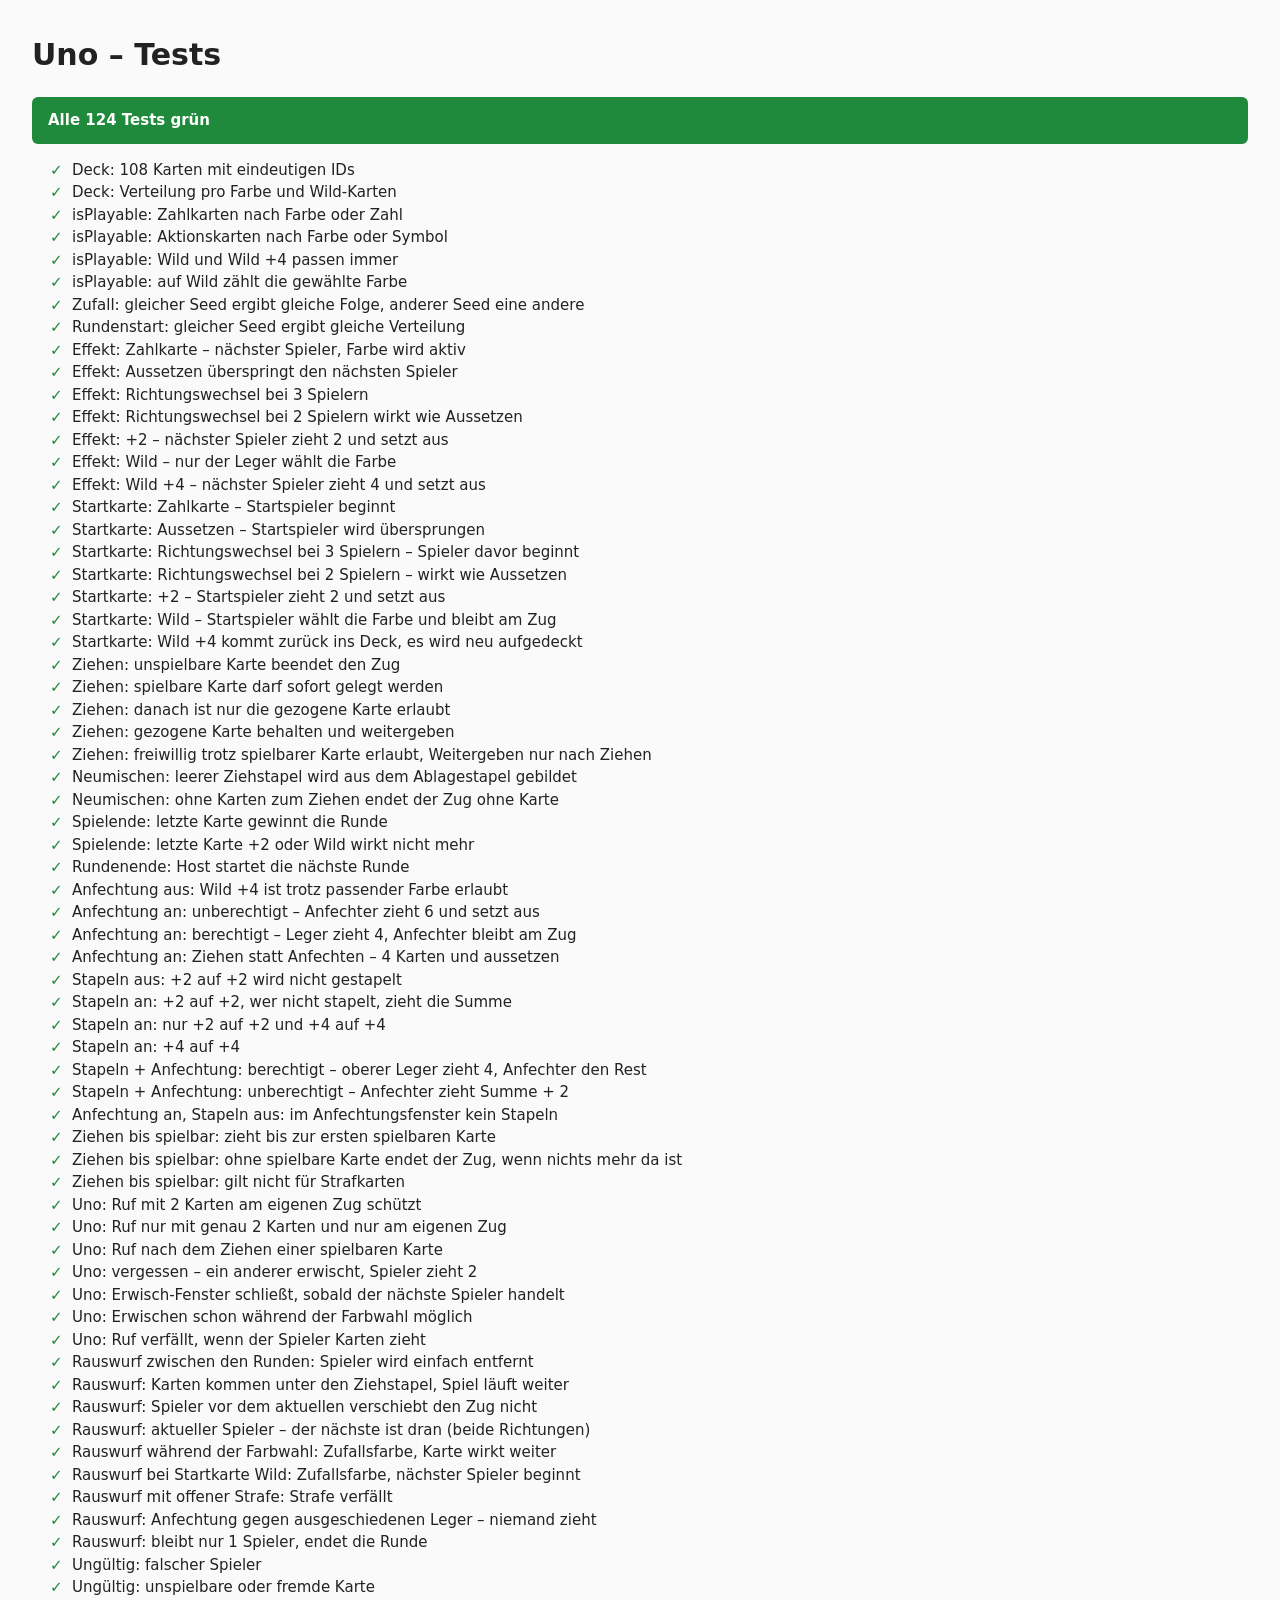
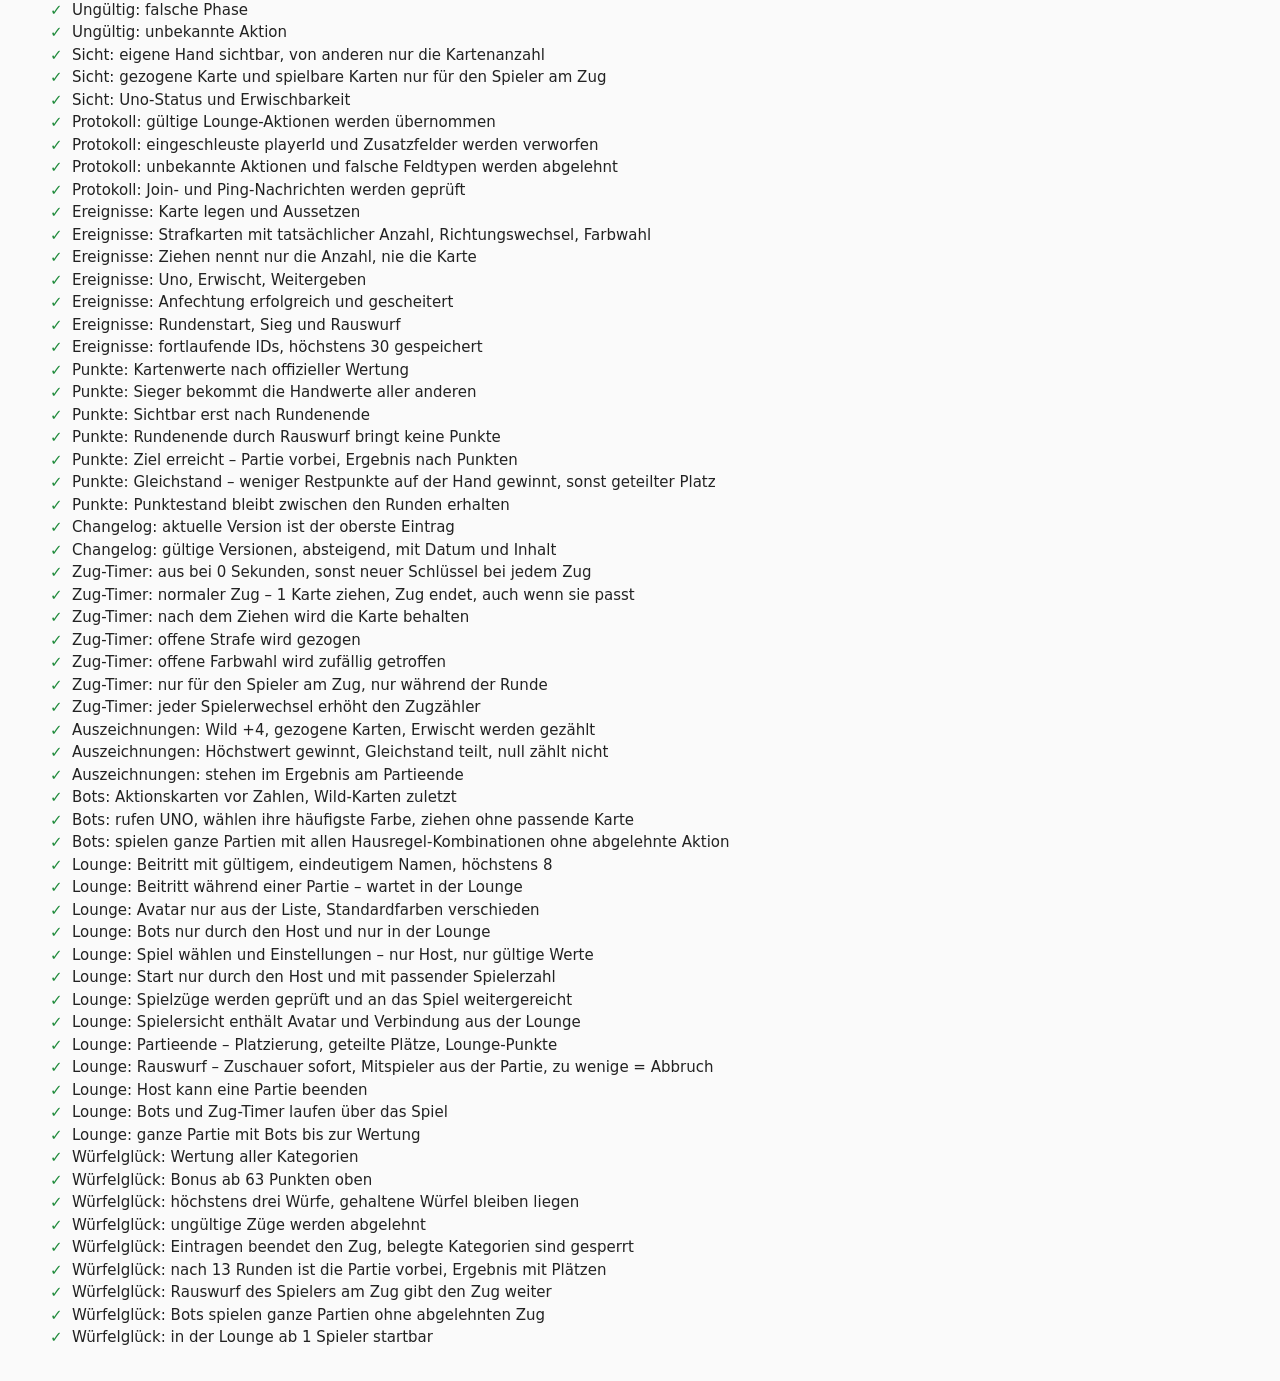
==== test.html @ 0be3ac00 "2.1.0: Würfelglück (Kniffel-Regeln) als zweites Spiel der Lounge - src/games/kniffel: Wertung der 13" ====
<!doctype html>
<html lang="de">
<head>
  <meta charset="utf-8">
  <meta name="viewport" content="width=device-width, initial-scale=1">
  <title>Uno – Tests</title>
  <style>
    body { font: 15px/1.5 system-ui, sans-serif; margin: 2rem; background: #fafafa; color: #222; }
    #summary { padding: 0.75rem 1rem; border-radius: 6px; font-weight: 600; color: #fff; background: #888; }
    #summary.pass { background: #1f8a3b; }
    #summary.fail { background: #c0262d; }
    li.fail { color: #c0262d; }
    li.pass::marker { content: '✓  '; color: #1f8a3b; }
    li.fail::marker { content: '✗  '; }
    small { display: block; }
  </style>
</head>
<body>
  <h1>Uno – Tests</h1>
  <p id="summary">Tests laufen …</p>
  <ul id="results"></ul>
  <script type="module">
    import { runTests } from './tests/testing.js';
    import './tests/deck.test.js';
    import './tests/rules.test.js';
    import './tests/house-rules.test.js';
    import './tests/uno.test.js';
    import './tests/players.test.js';
    import './tests/view.test.js';
    import './tests/protocol.test.js';
    import './tests/events.test.js';
    import './tests/scores.test.js';
    import './tests/changelog.test.js';
    import './tests/timer.test.js';
    import './tests/awards.test.js';
    import './tests/bot.test.js';
    import './tests/lounge.test.js';
    import './tests/kniffel.test.js';

    const results = runTests();
    const failed = results.filter((r) => !r.ok);
    const summary = document.getElementById('summary');
    summary.textContent = failed.length === 0
      ? `Alle ${results.length} Tests grün`
      : `${failed.length} von ${results.length} Tests fehlgeschlagen`;
    summary.className = failed.length === 0 ? 'pass' : 'fail';

    for (const result of results) {
      const item = document.createElement('li');
      item.className = result.ok ? 'pass' : 'fail';
      item.textContent = result.name;
      if (!result.ok) {
        const detail = document.createElement('small');
        detail.textContent = result.message;
        item.append(detail);
      }
      document.getElementById('results').append(item);
    }
  </script>
</body>
</html>
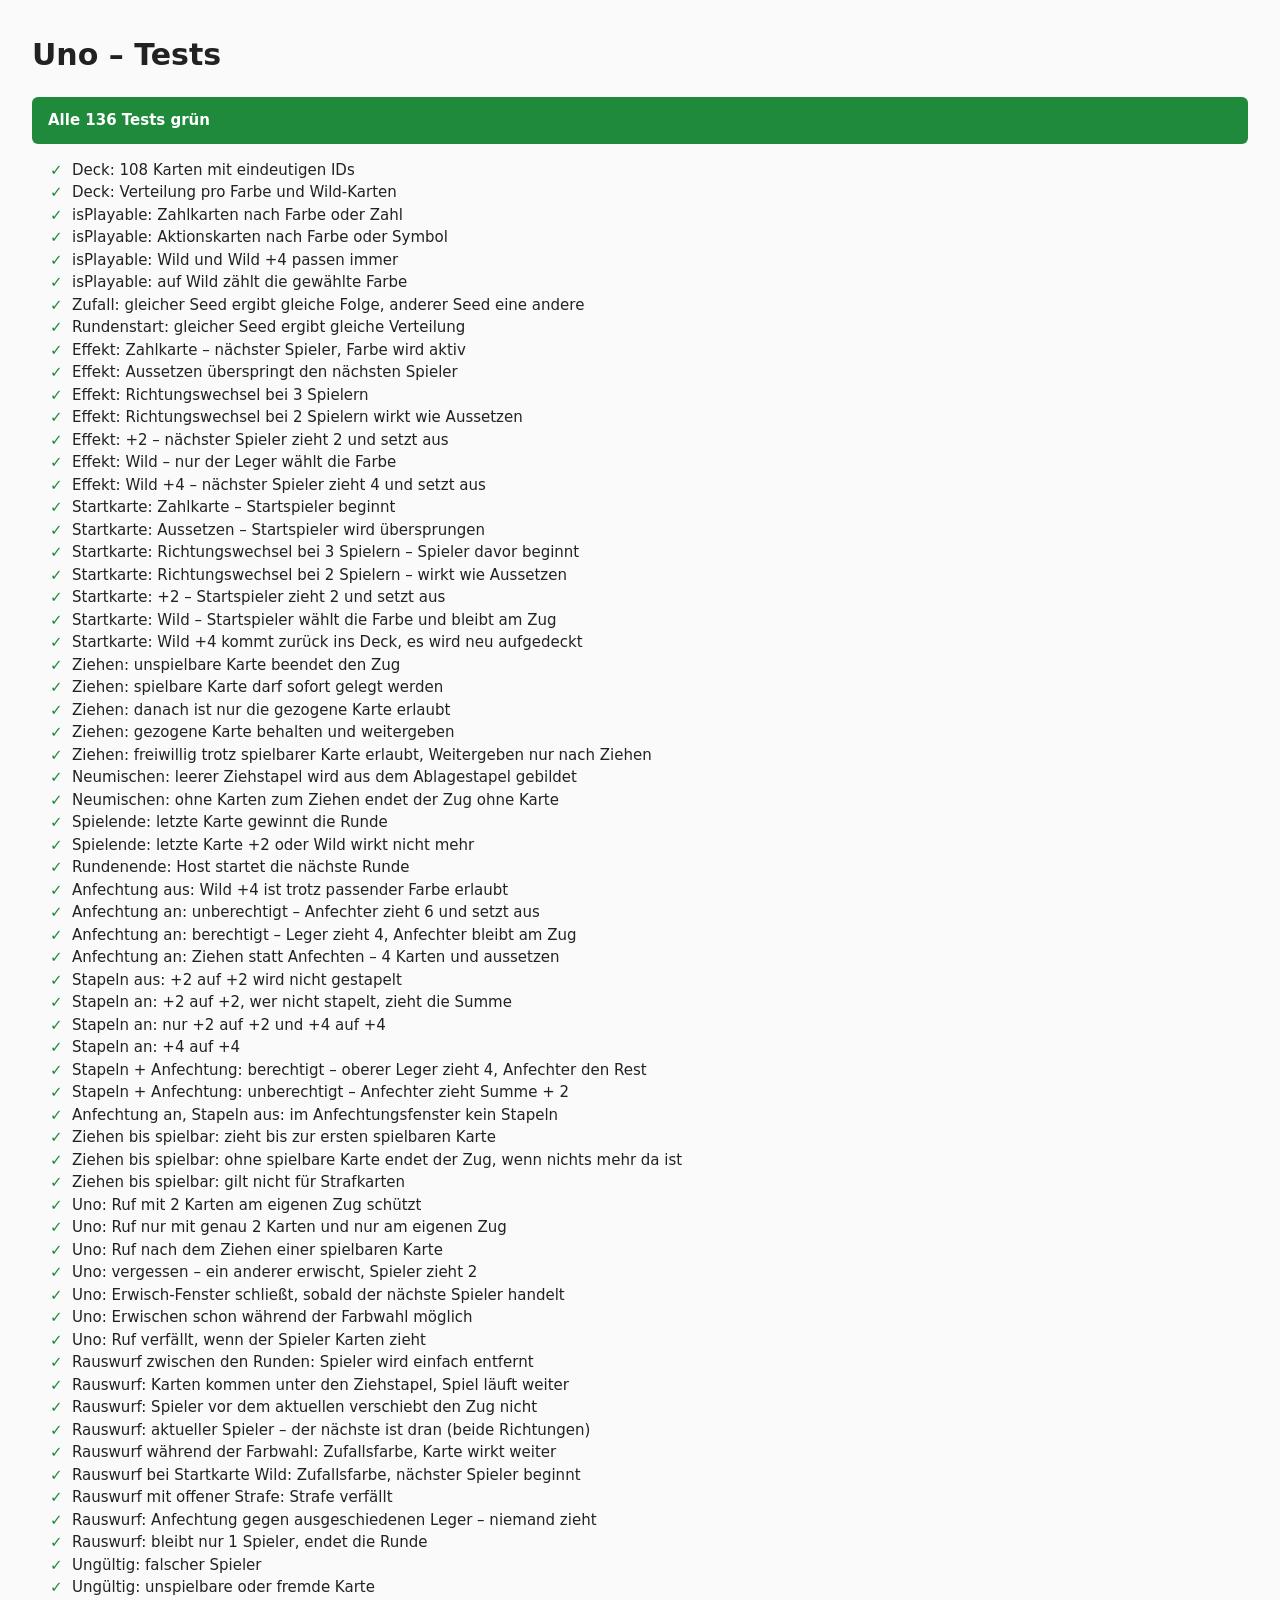
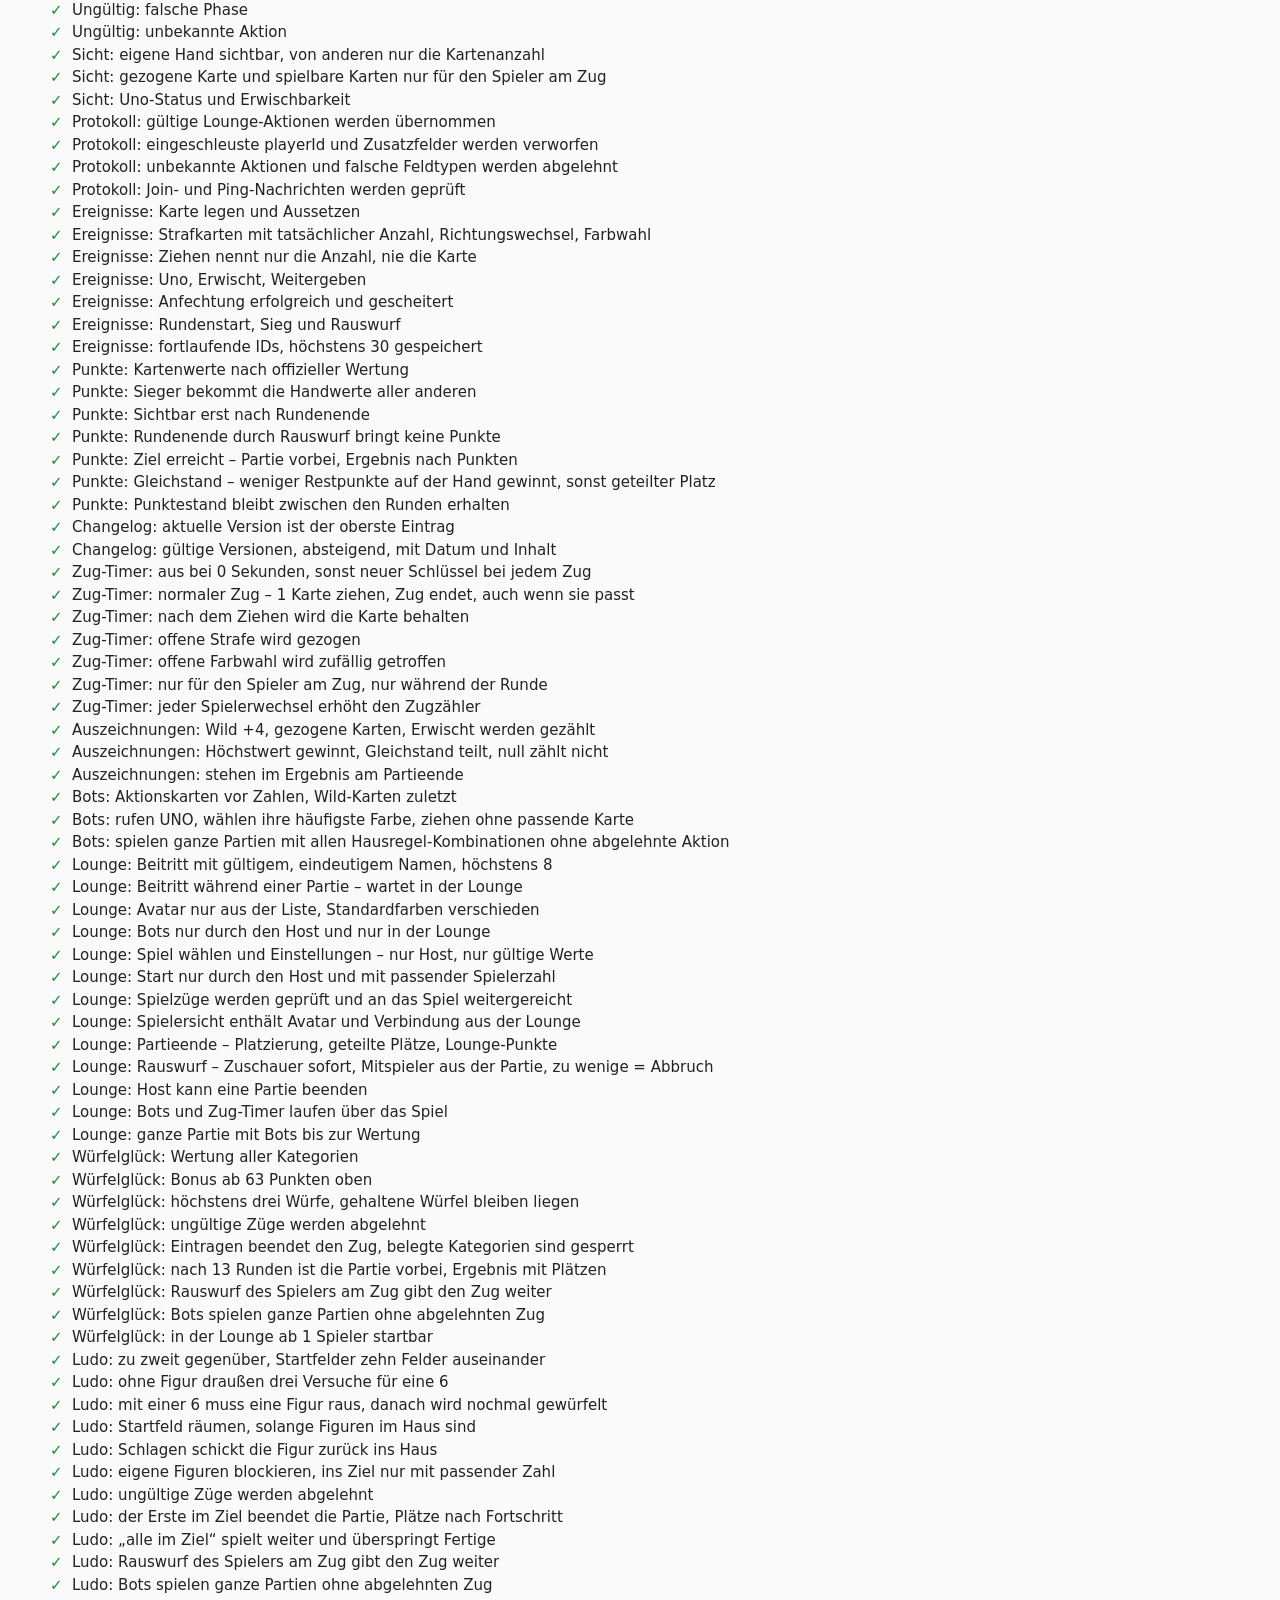
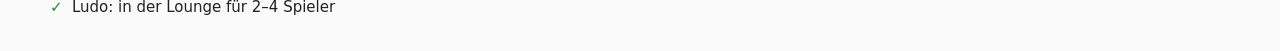
==== commit ea4252df: "2.3.0: Ludo als drittes Spiel der Lounge Co-Authored-By: Claude Opus 5.5 <noreply@anthropic.com>" ====
--- a/test.html
+++ b/test.html
@@ -36,6 +36,7 @@
     import './tests/bot.test.js';
     import './tests/lounge.test.js';
     import './tests/kniffel.test.js';
+    import './tests/ludo.test.js';
 
     const results = runTests();
     const failed = results.filter((r) => !r.ok);
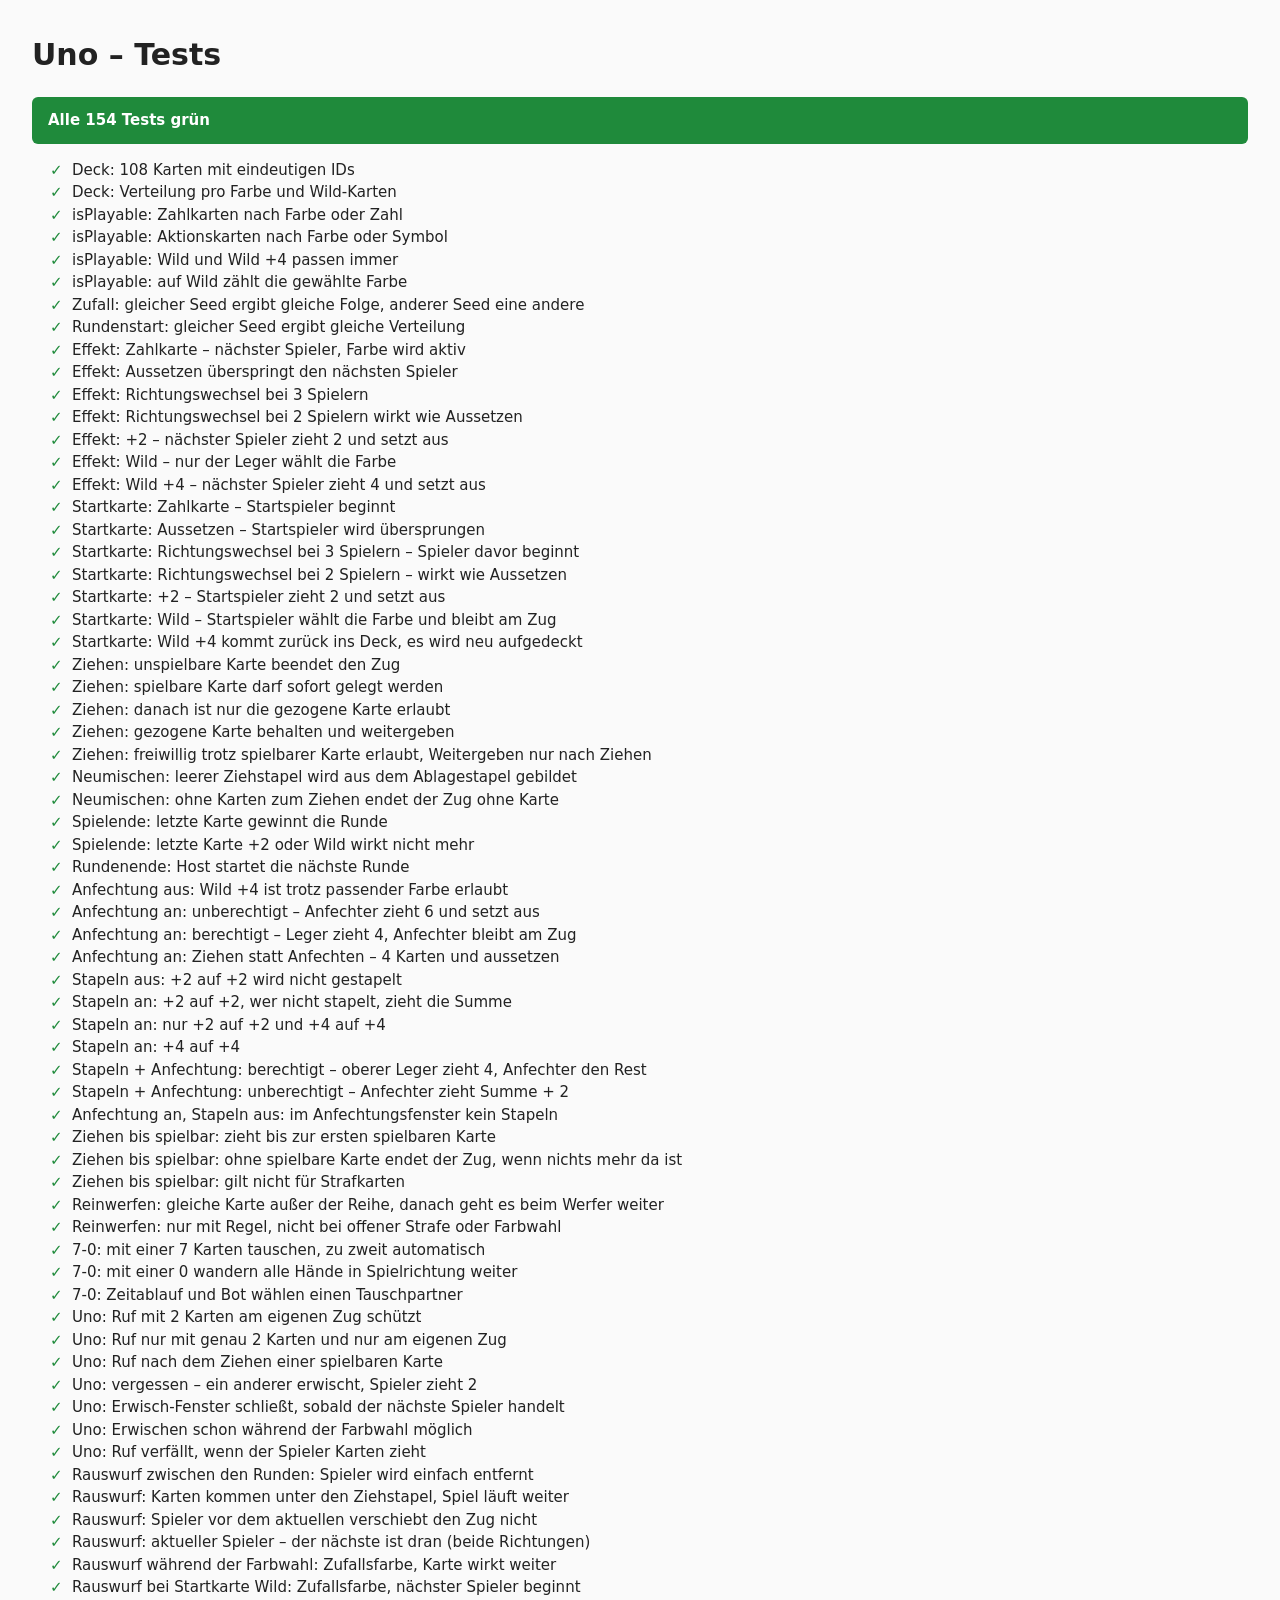
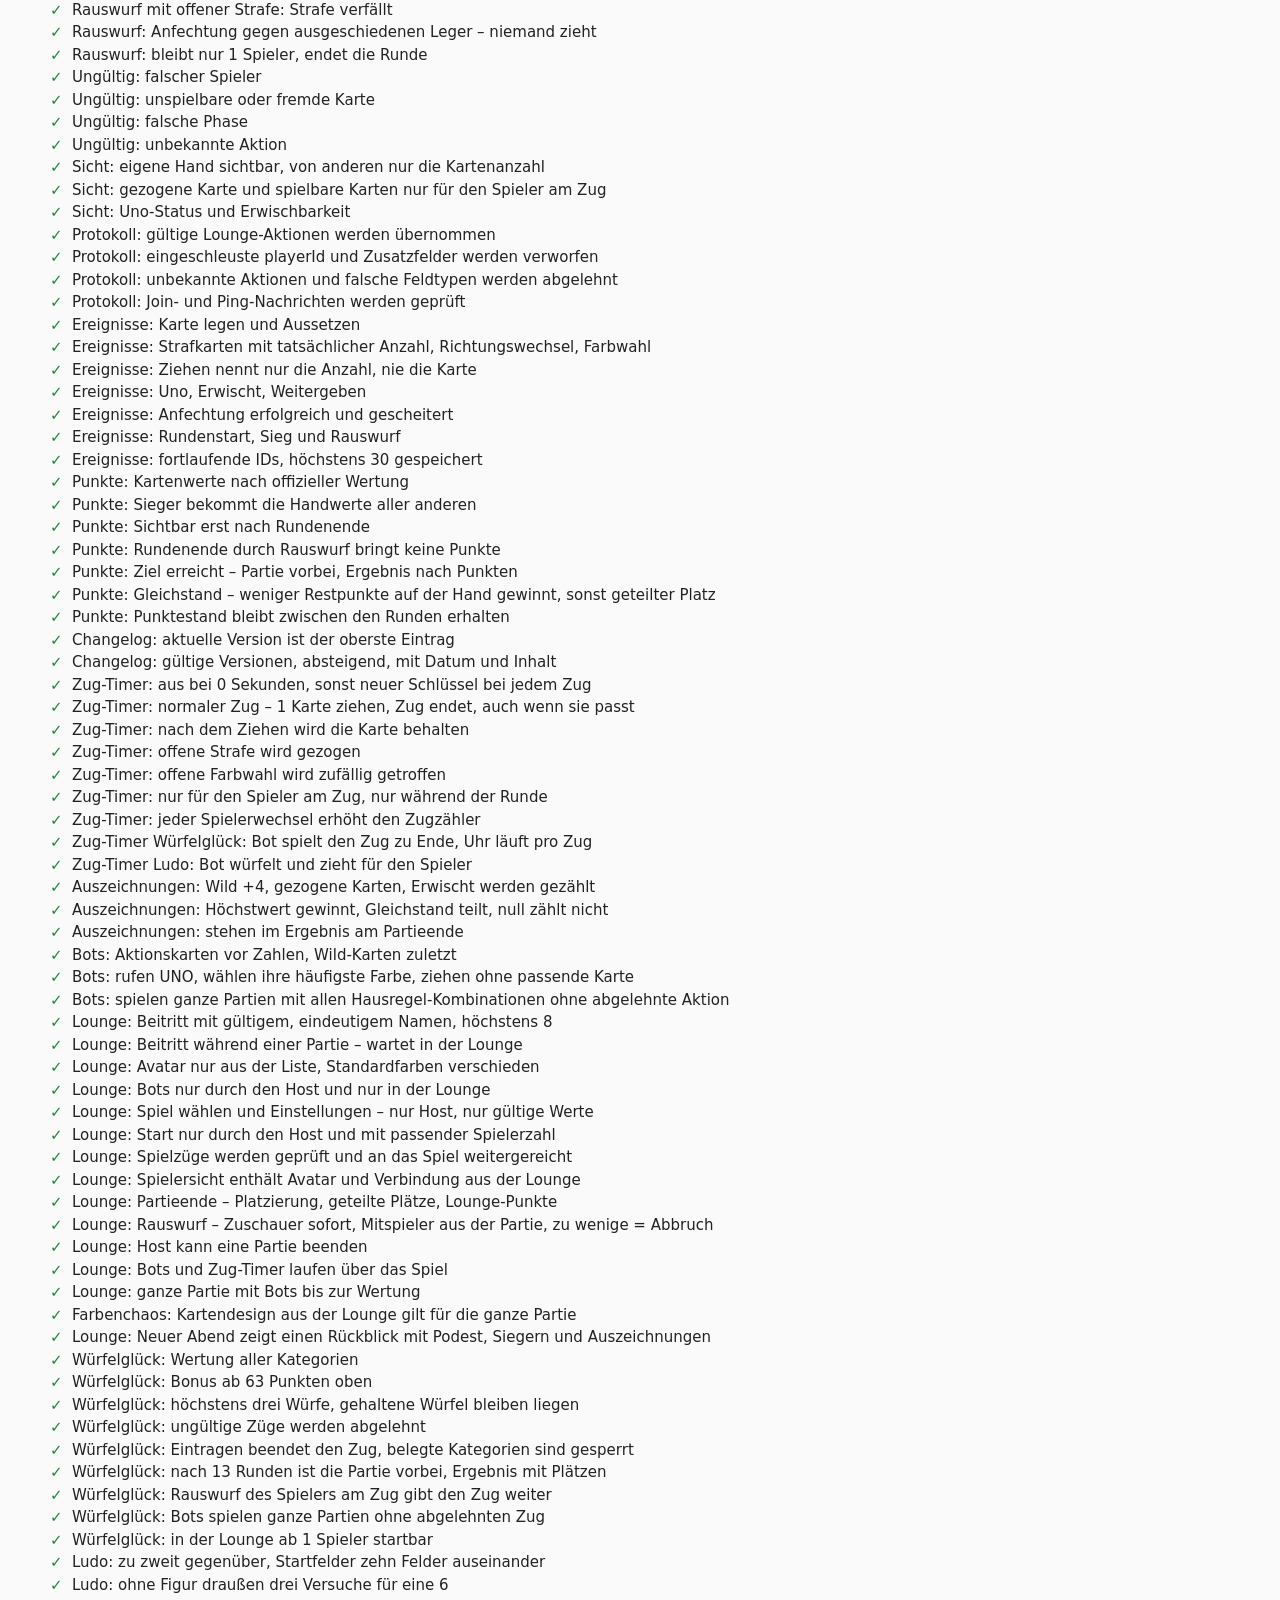
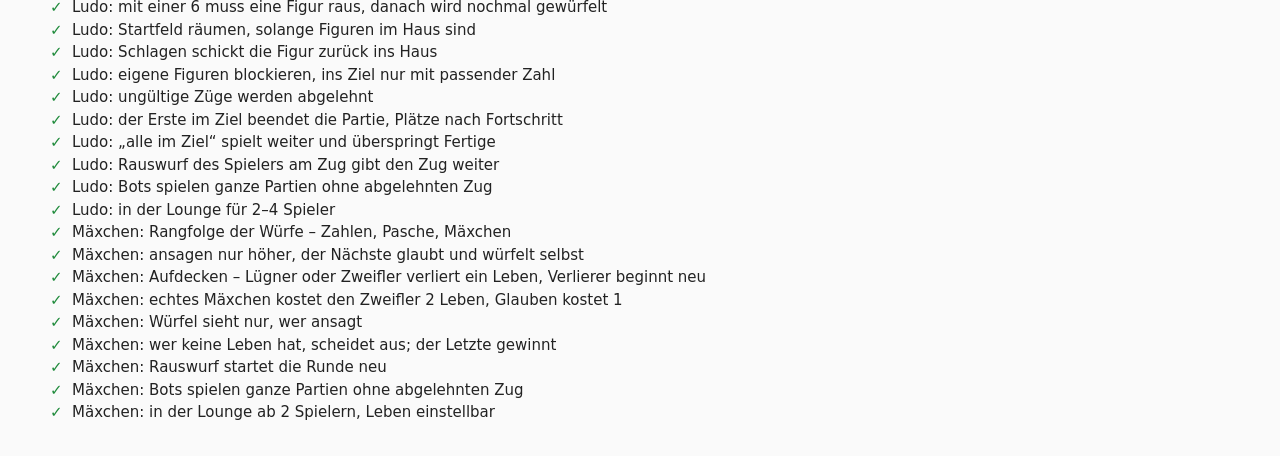
==== commit ed1b1079: "2.11.0: Mäxchen als viertes Spiel der Lounge Co-Authored-By: Claude Opus 5.5 <noreply@anthropic.com>" ====
--- a/test.html
+++ b/test.html
@@ -37,6 +37,7 @@
     import './tests/lounge.test.js';
     import './tests/kniffel.test.js';
     import './tests/ludo.test.js';
+    import './tests/maexchen.test.js';
 
     const results = runTests();
     const failed = results.filter((r) => !r.ok);
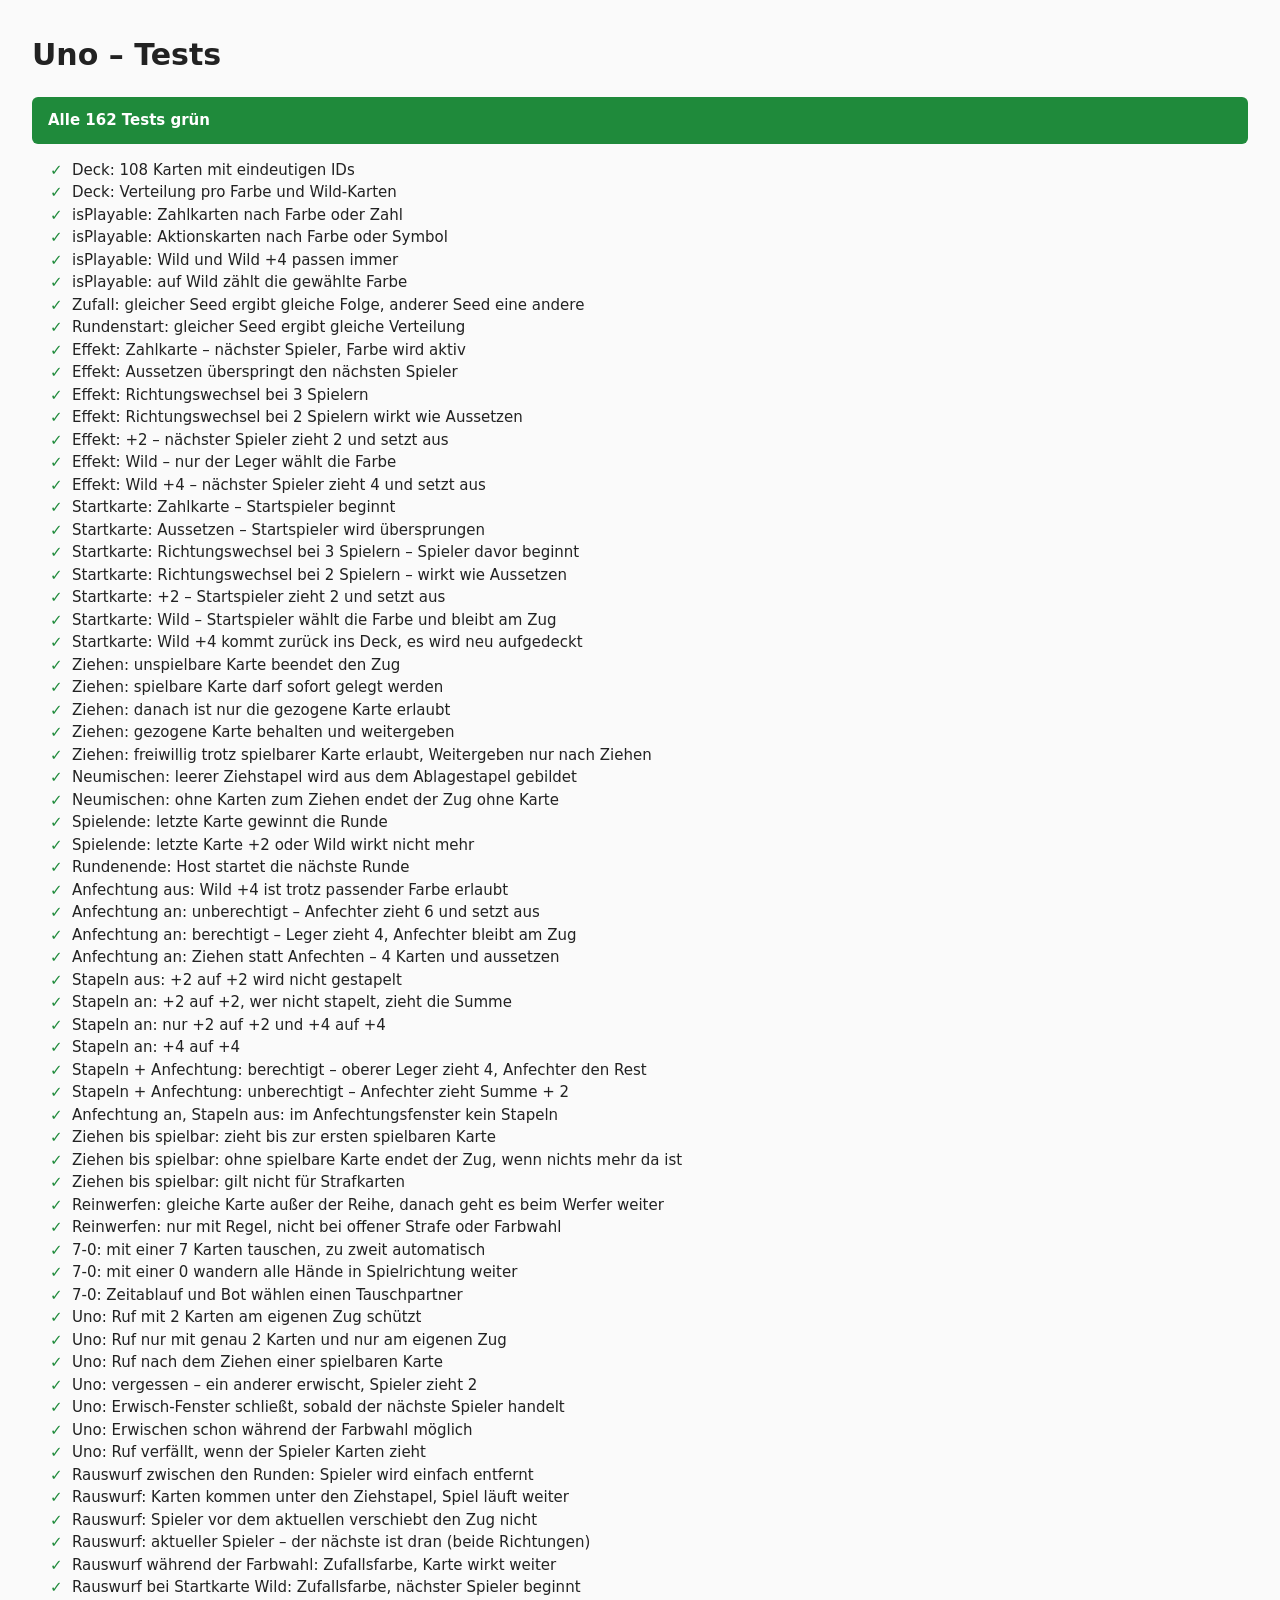
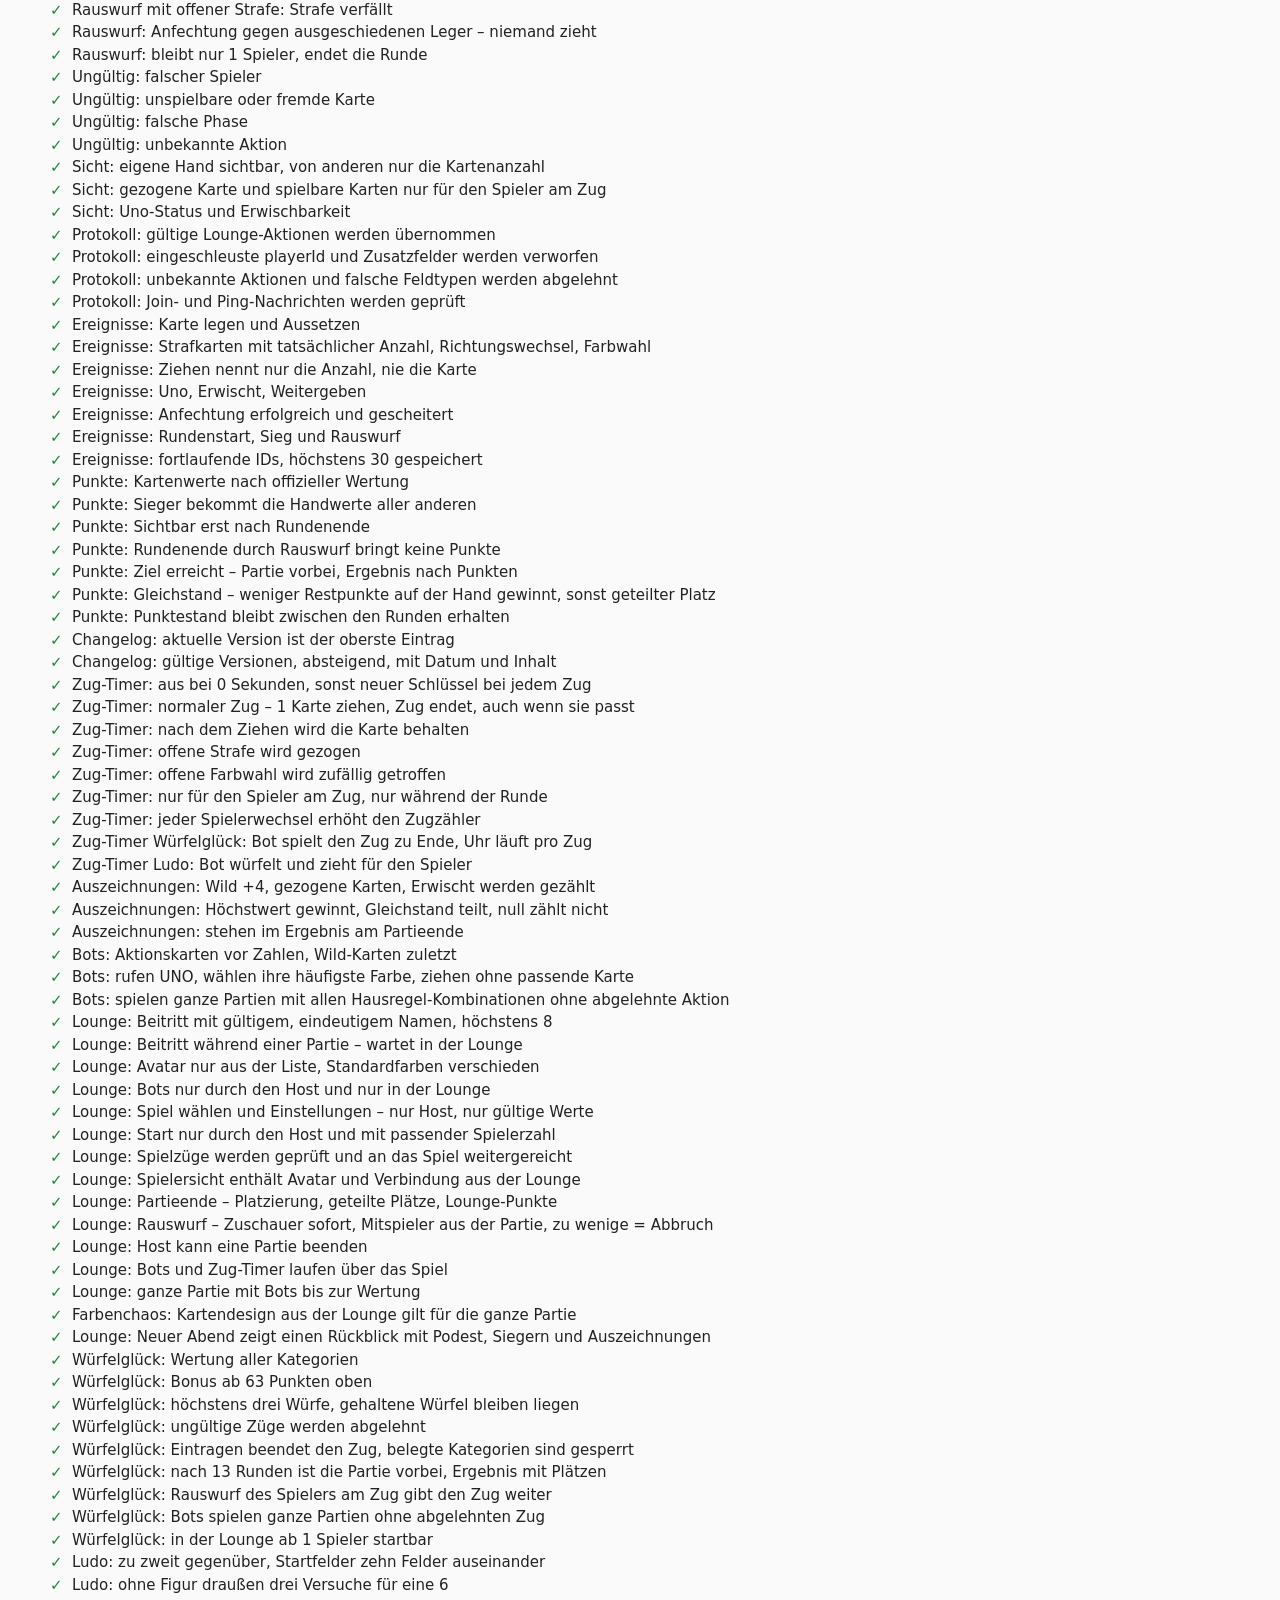
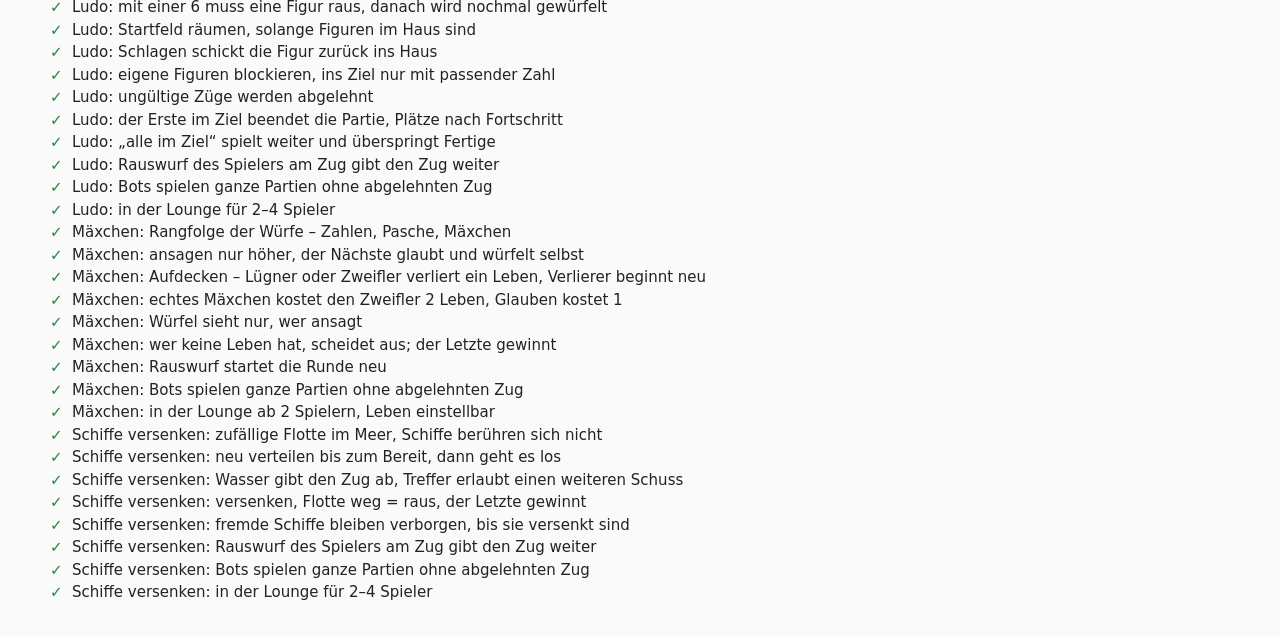
==== commit 88edadf9: "2.12.0: Schiffe versenken als fünftes Spiel der Lounge Co-Authored-By: Claude Opus 5.5 <noreply@anth" ====
--- a/test.html
+++ b/test.html
@@ -38,6 +38,7 @@
     import './tests/kniffel.test.js';
     import './tests/ludo.test.js';
     import './tests/maexchen.test.js';
+    import './tests/ships.test.js';
 
     const results = runTests();
     const failed = results.filter((r) => !r.ok);
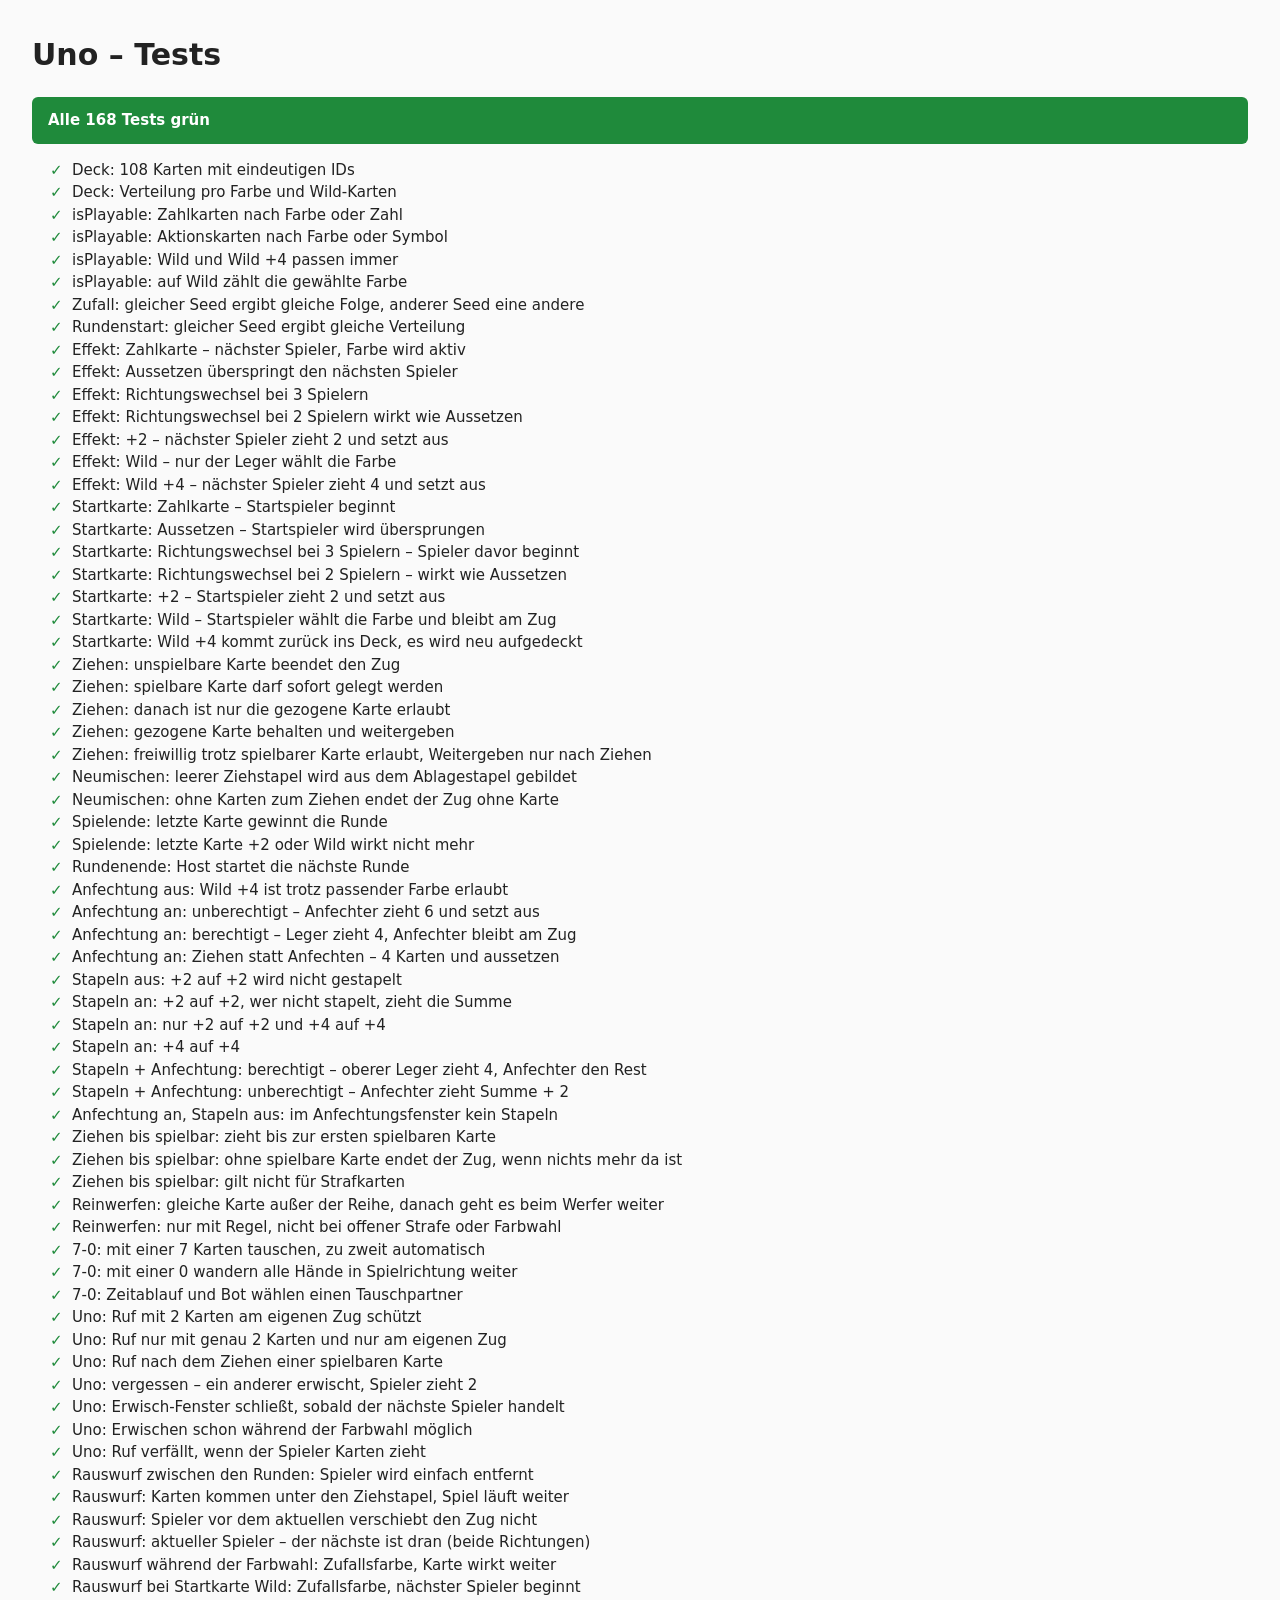
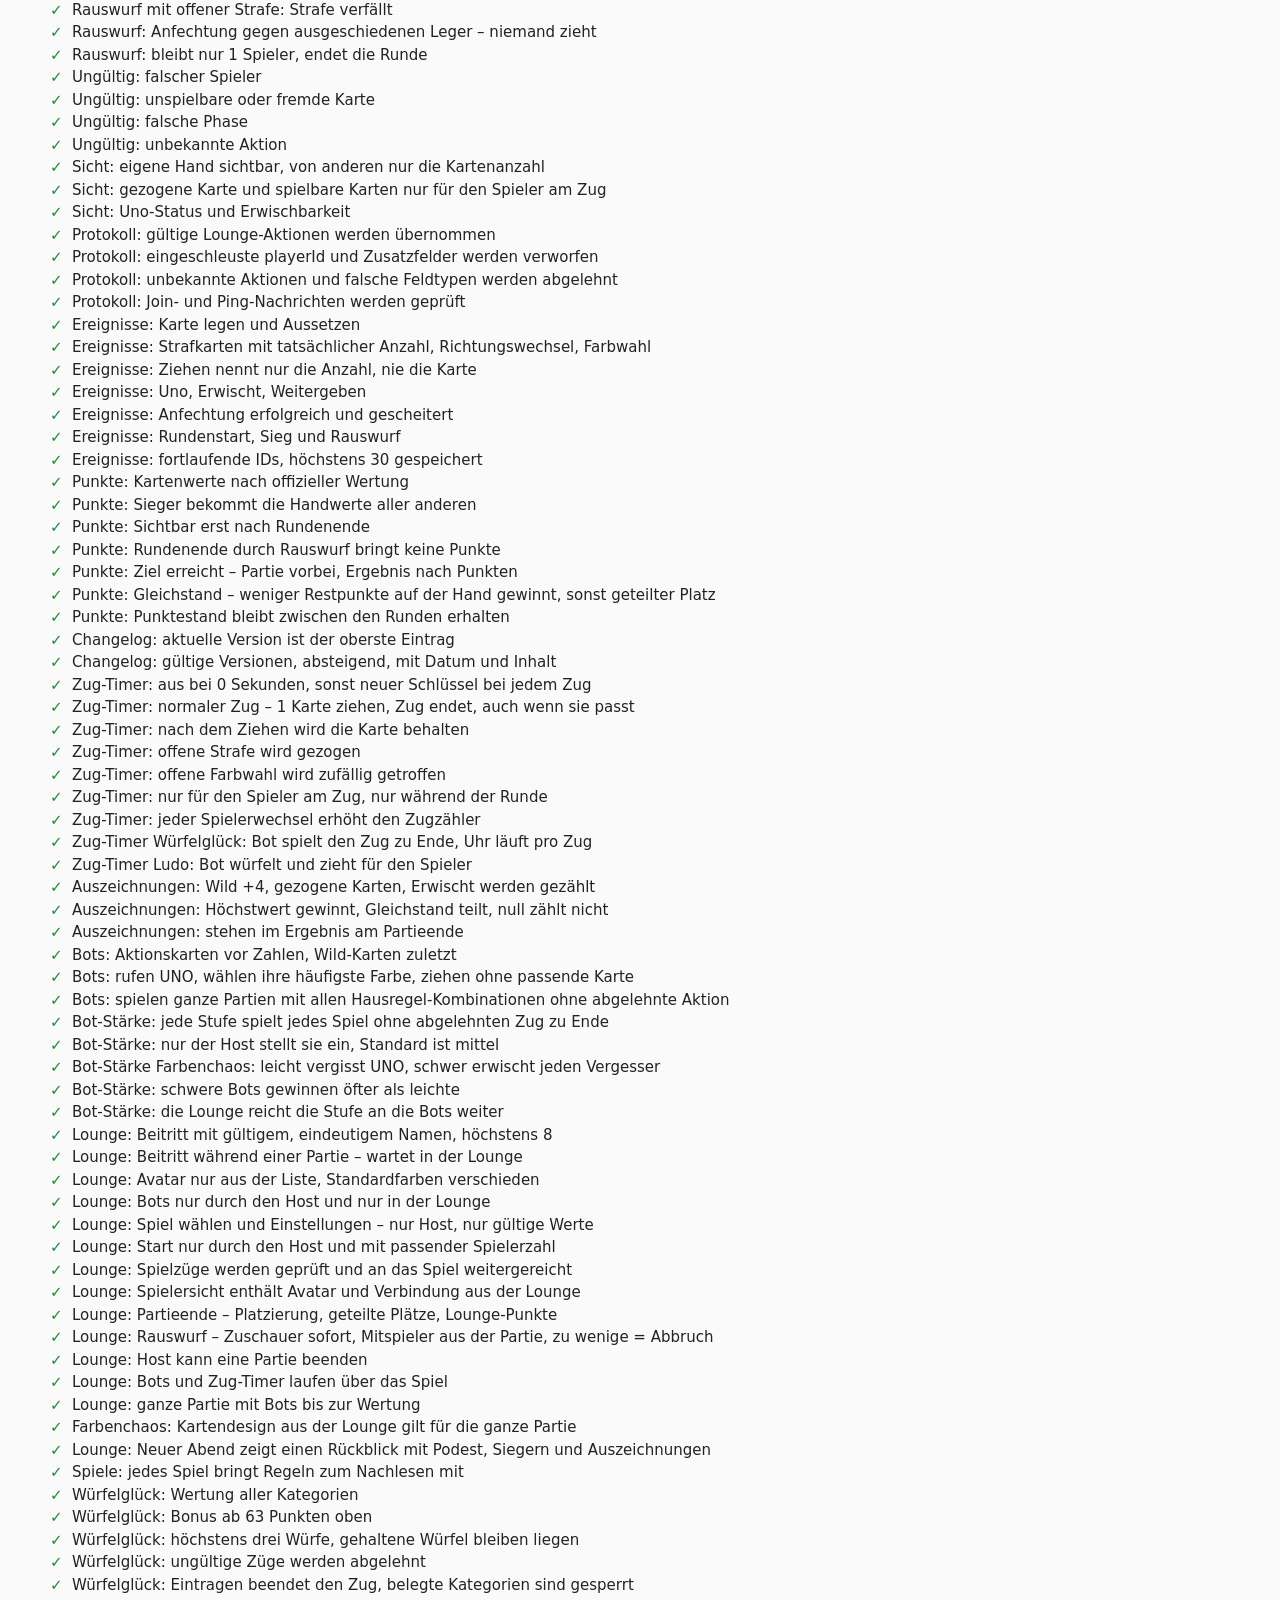
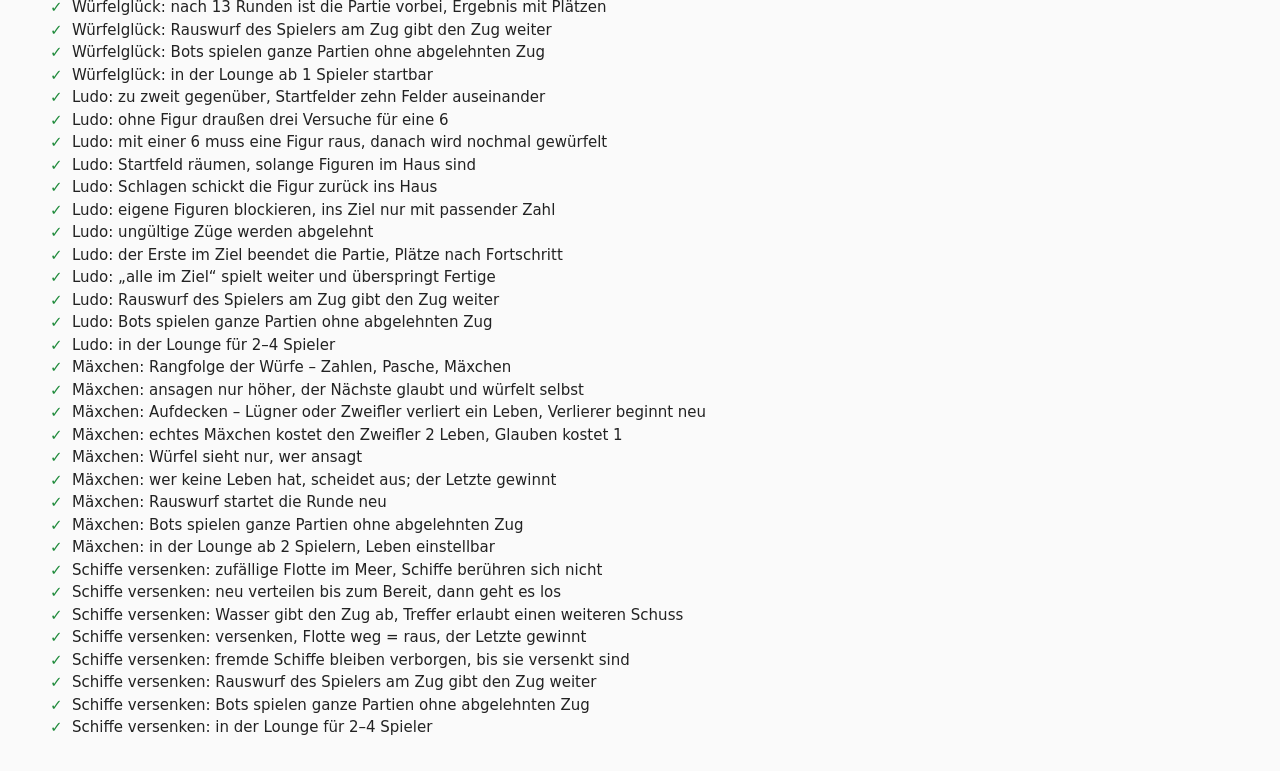
==== commit bacdc753: "2.14.0: Computer-Stärke leicht, mittel, schwer für alle Spiele Co-Authored-By: Claude Opus 5.5 <nore" ====
--- a/test.html
+++ b/test.html
@@ -34,6 +34,7 @@
     import './tests/timer.test.js';
     import './tests/awards.test.js';
     import './tests/bot.test.js';
+    import './tests/bot-levels.test.js';
     import './tests/lounge.test.js';
     import './tests/kniffel.test.js';
     import './tests/ludo.test.js';
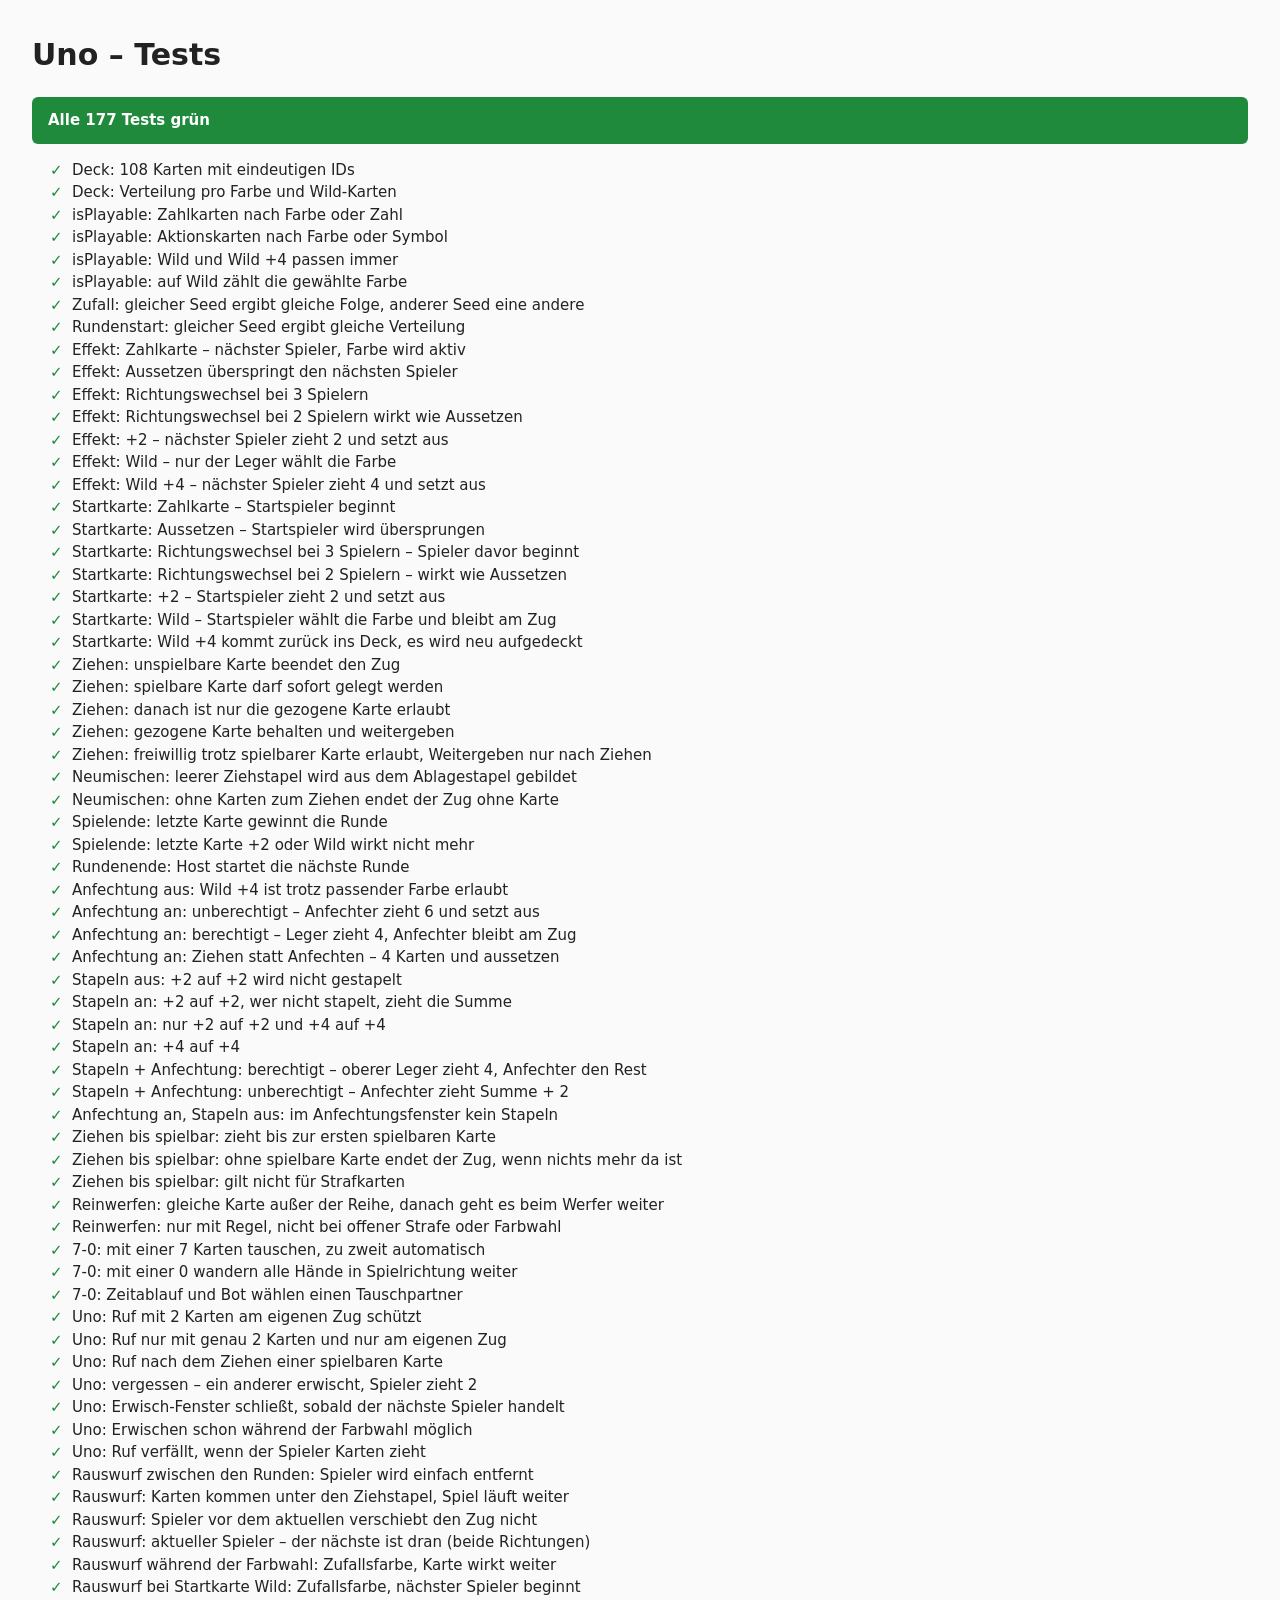
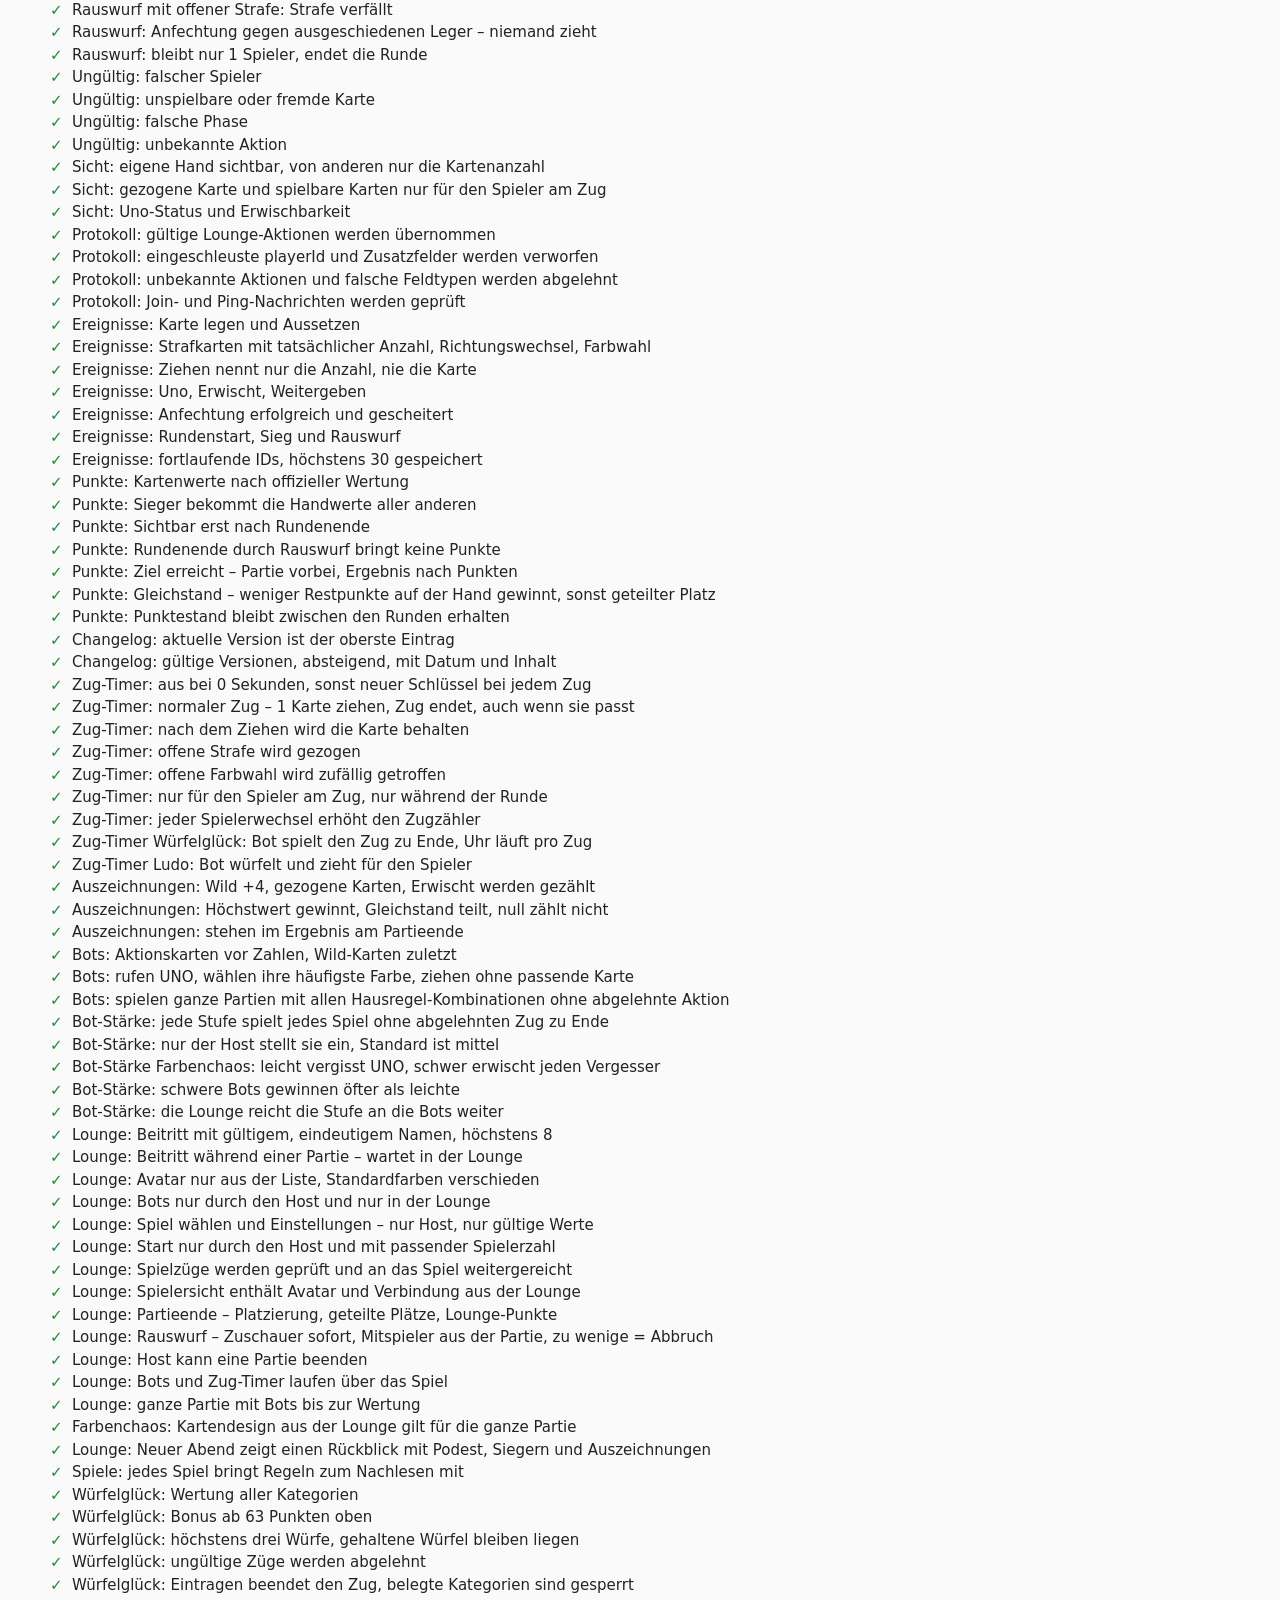
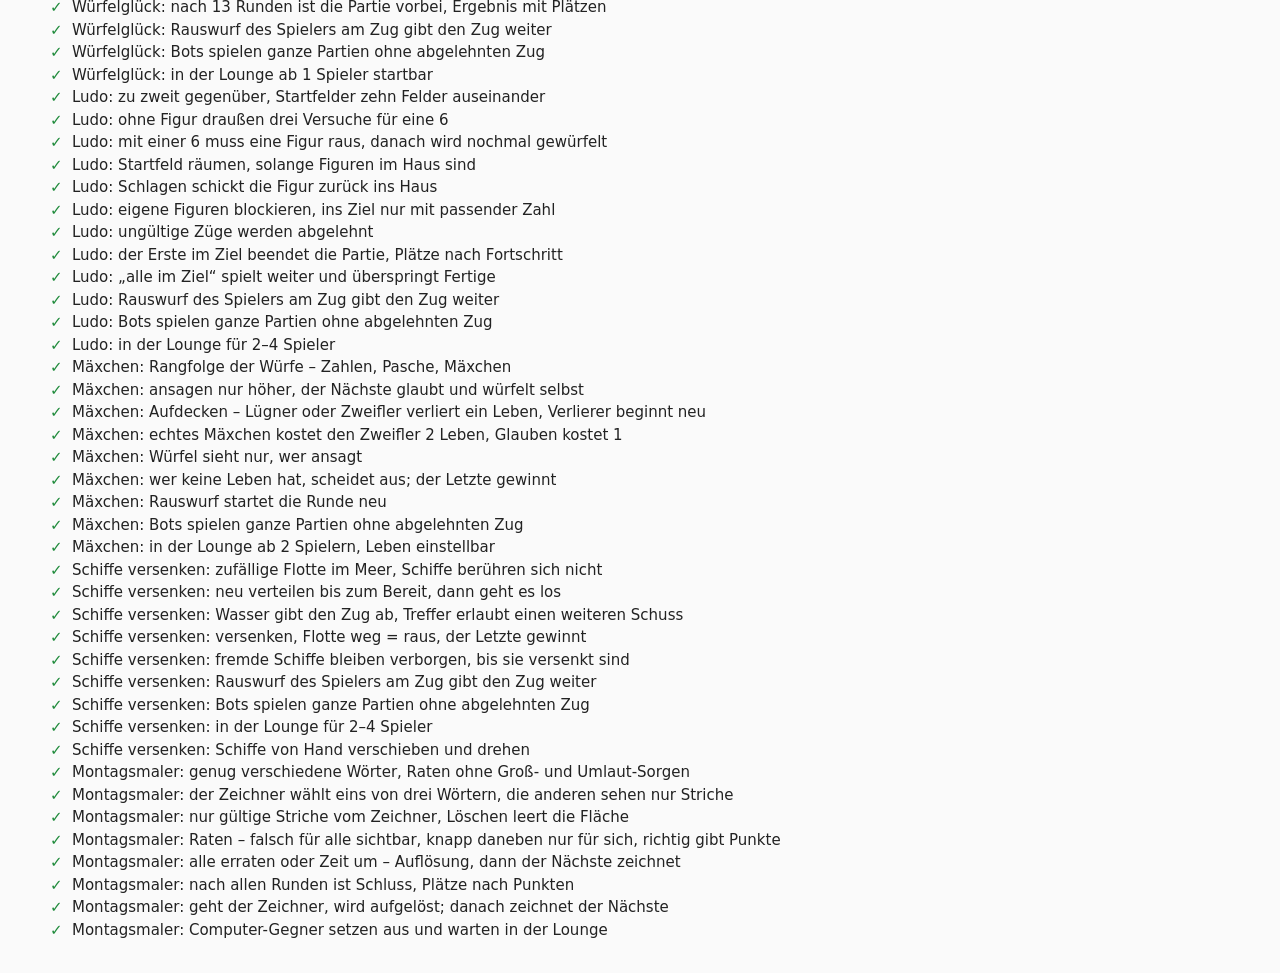
==== commit 18dcaf23: "2.16.0: Montagsmaler als sechstes Spiel der Lounge Co-Authored-By: Claude Opus 5.5 <noreply@anthropi" ====
--- a/test.html
+++ b/test.html
@@ -40,6 +40,7 @@
     import './tests/ludo.test.js';
     import './tests/maexchen.test.js';
     import './tests/ships.test.js';
+    import './tests/sketch.test.js';
 
     const results = runTests();
     const failed = results.filter((r) => !r.ok);
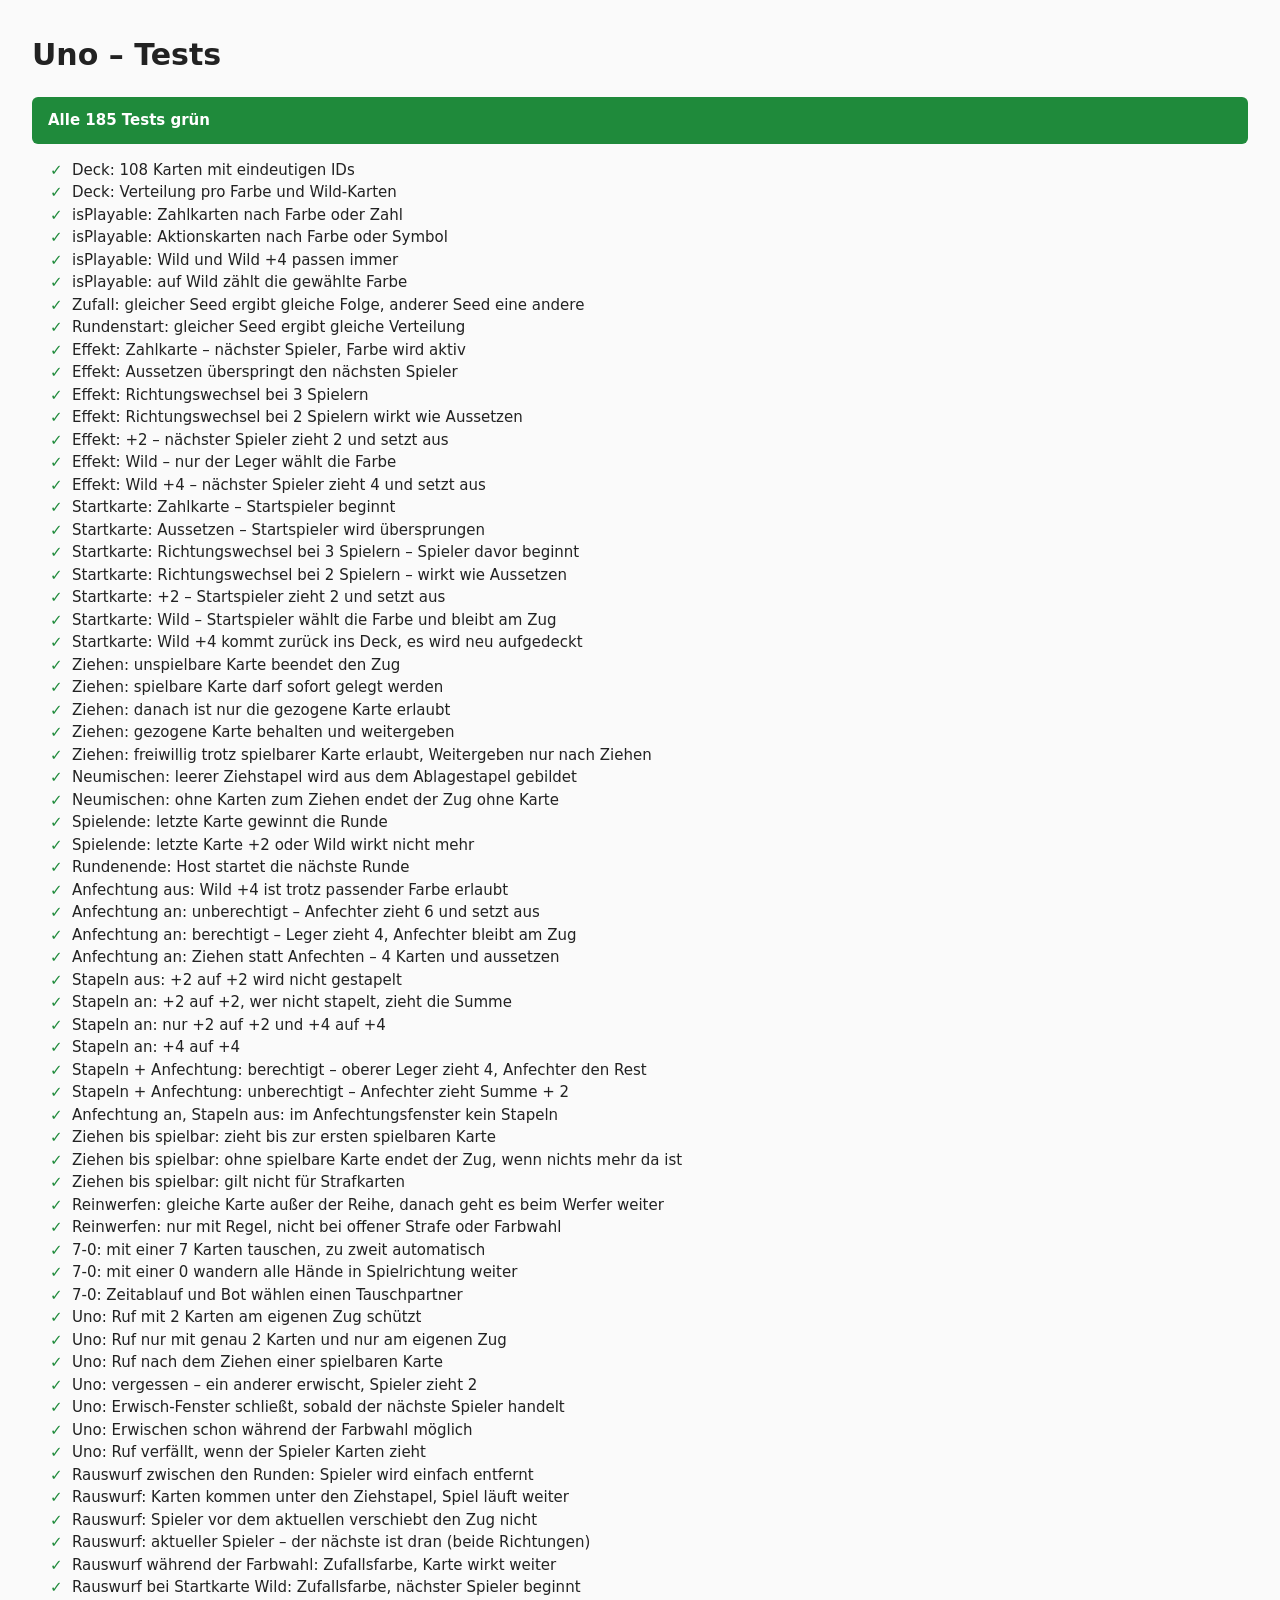
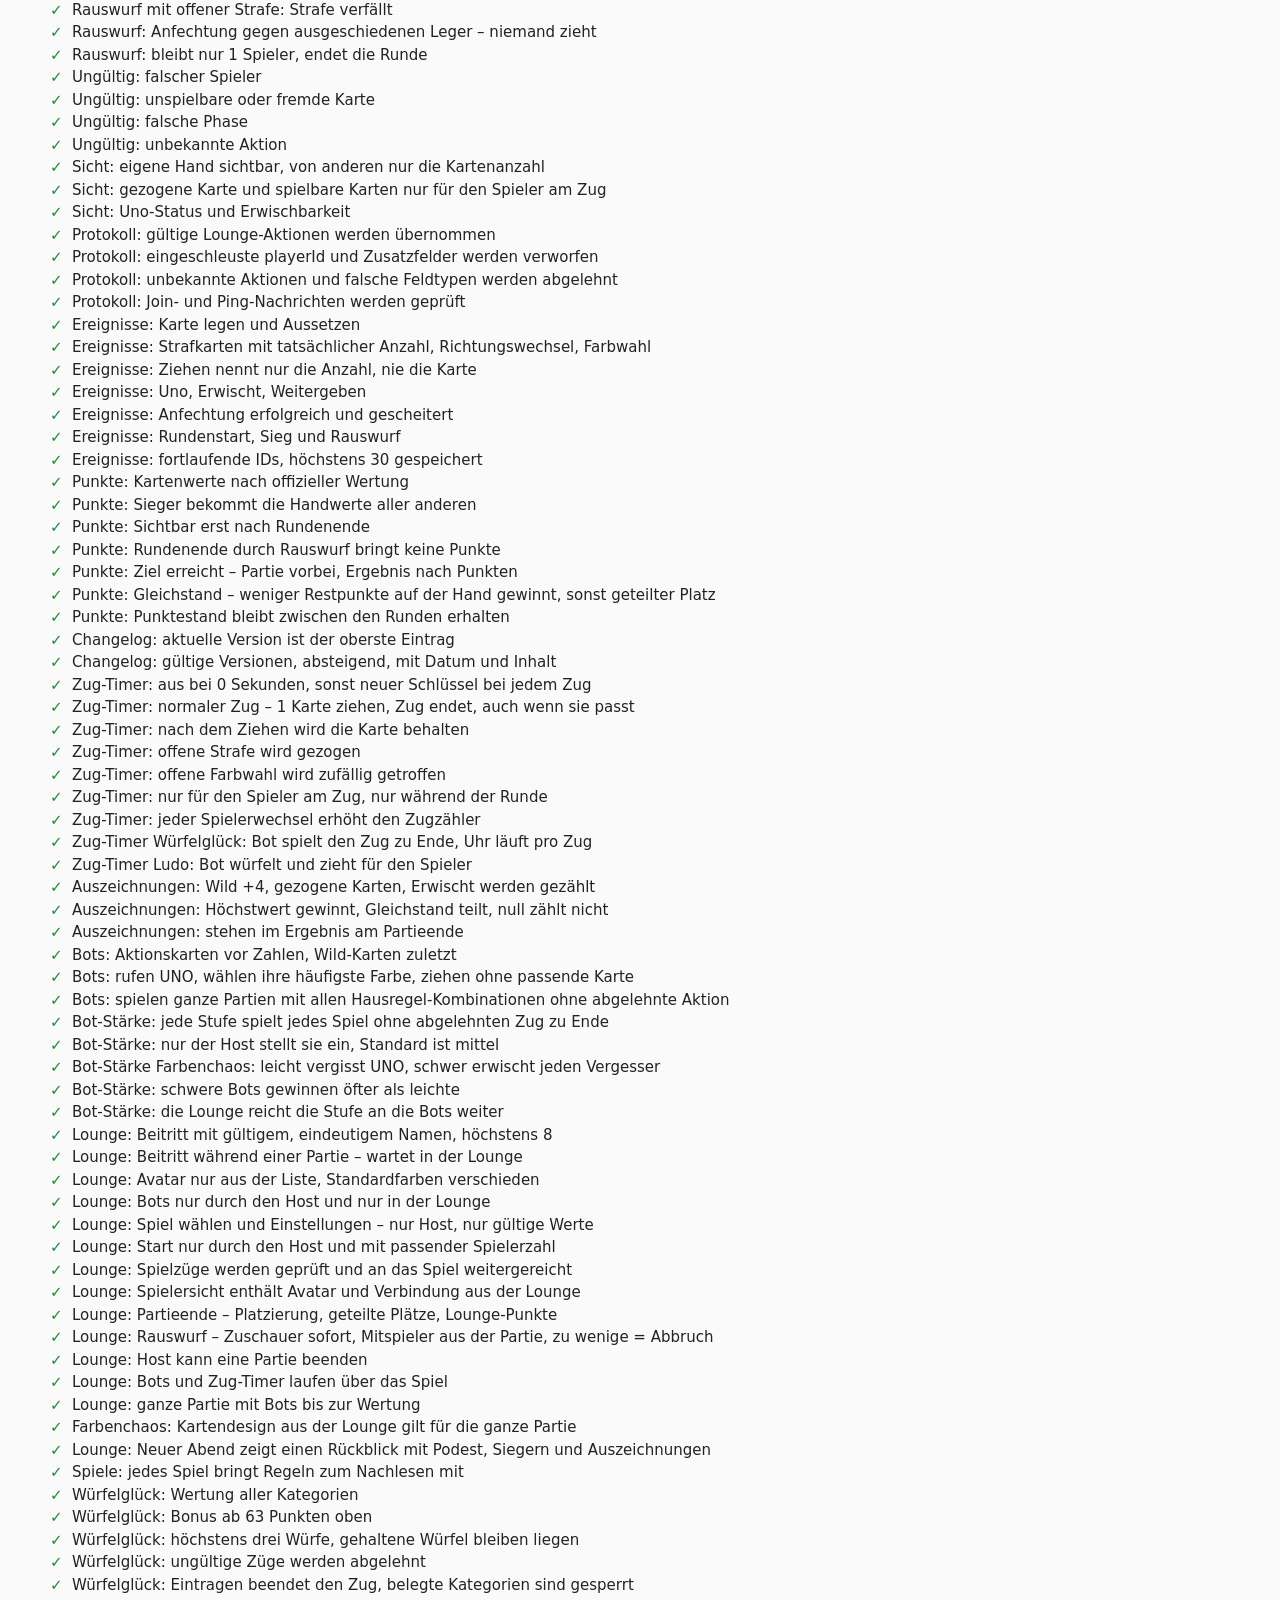
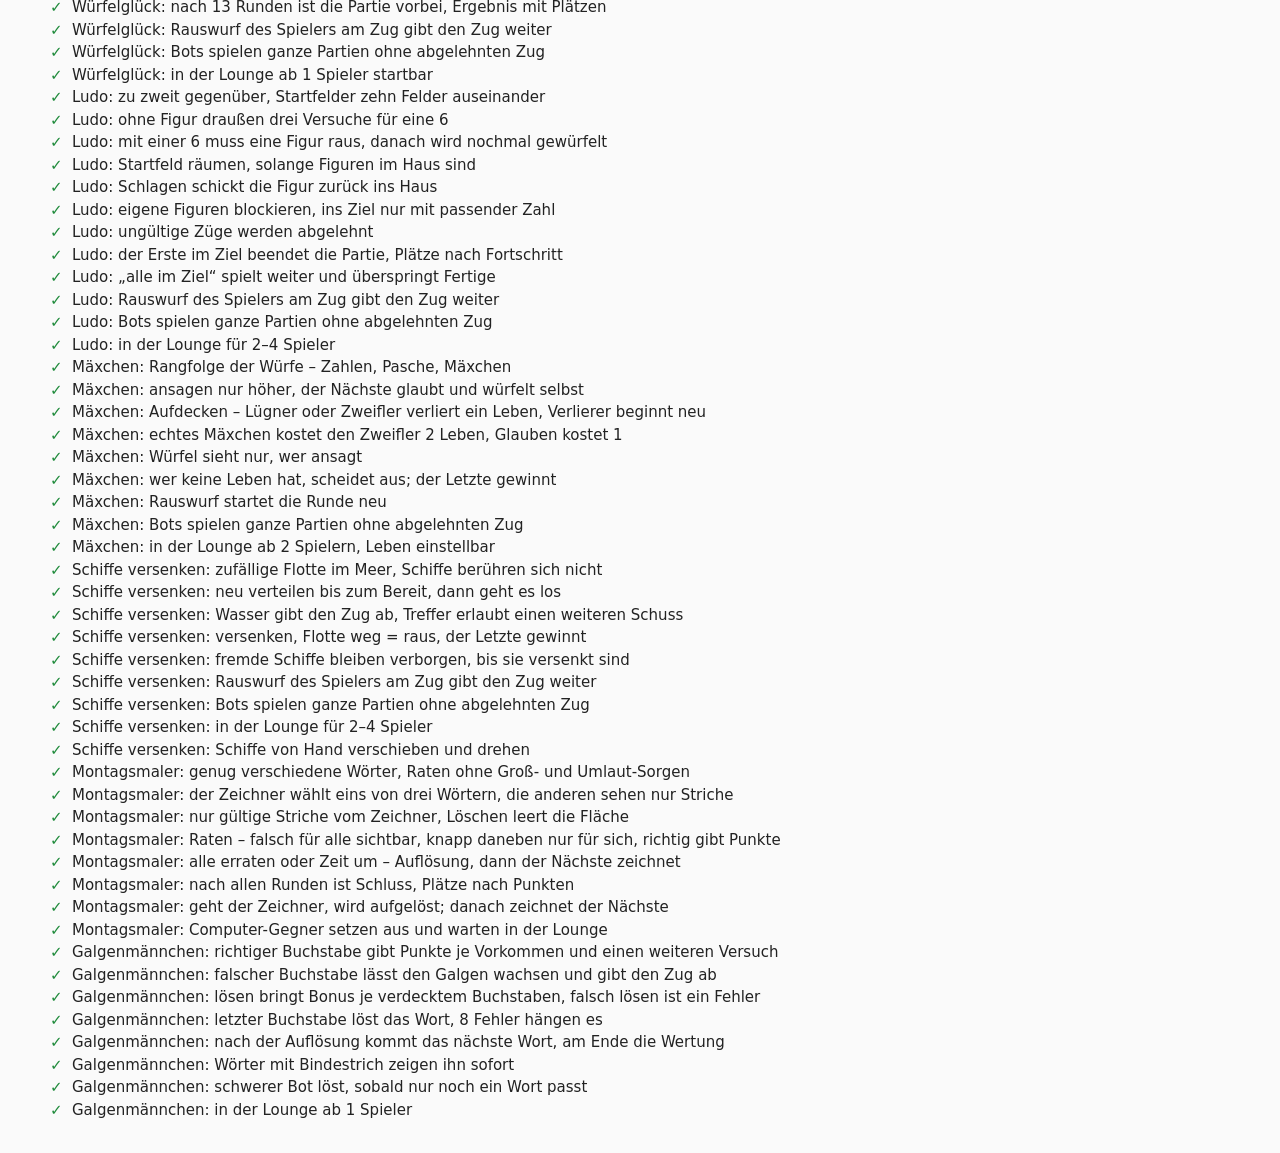
==== commit 96074afc: "2.17.0: Galgenmännchen als siebtes Spiel der Lounge Co-Authored-By: Claude Opus 5.5 <noreply@anthrop" ====
--- a/test.html
+++ b/test.html
@@ -41,6 +41,7 @@
     import './tests/maexchen.test.js';
     import './tests/ships.test.js';
     import './tests/sketch.test.js';
+    import './tests/hangman.test.js';
 
     const results = runTests();
     const failed = results.filter((r) => !r.ok);
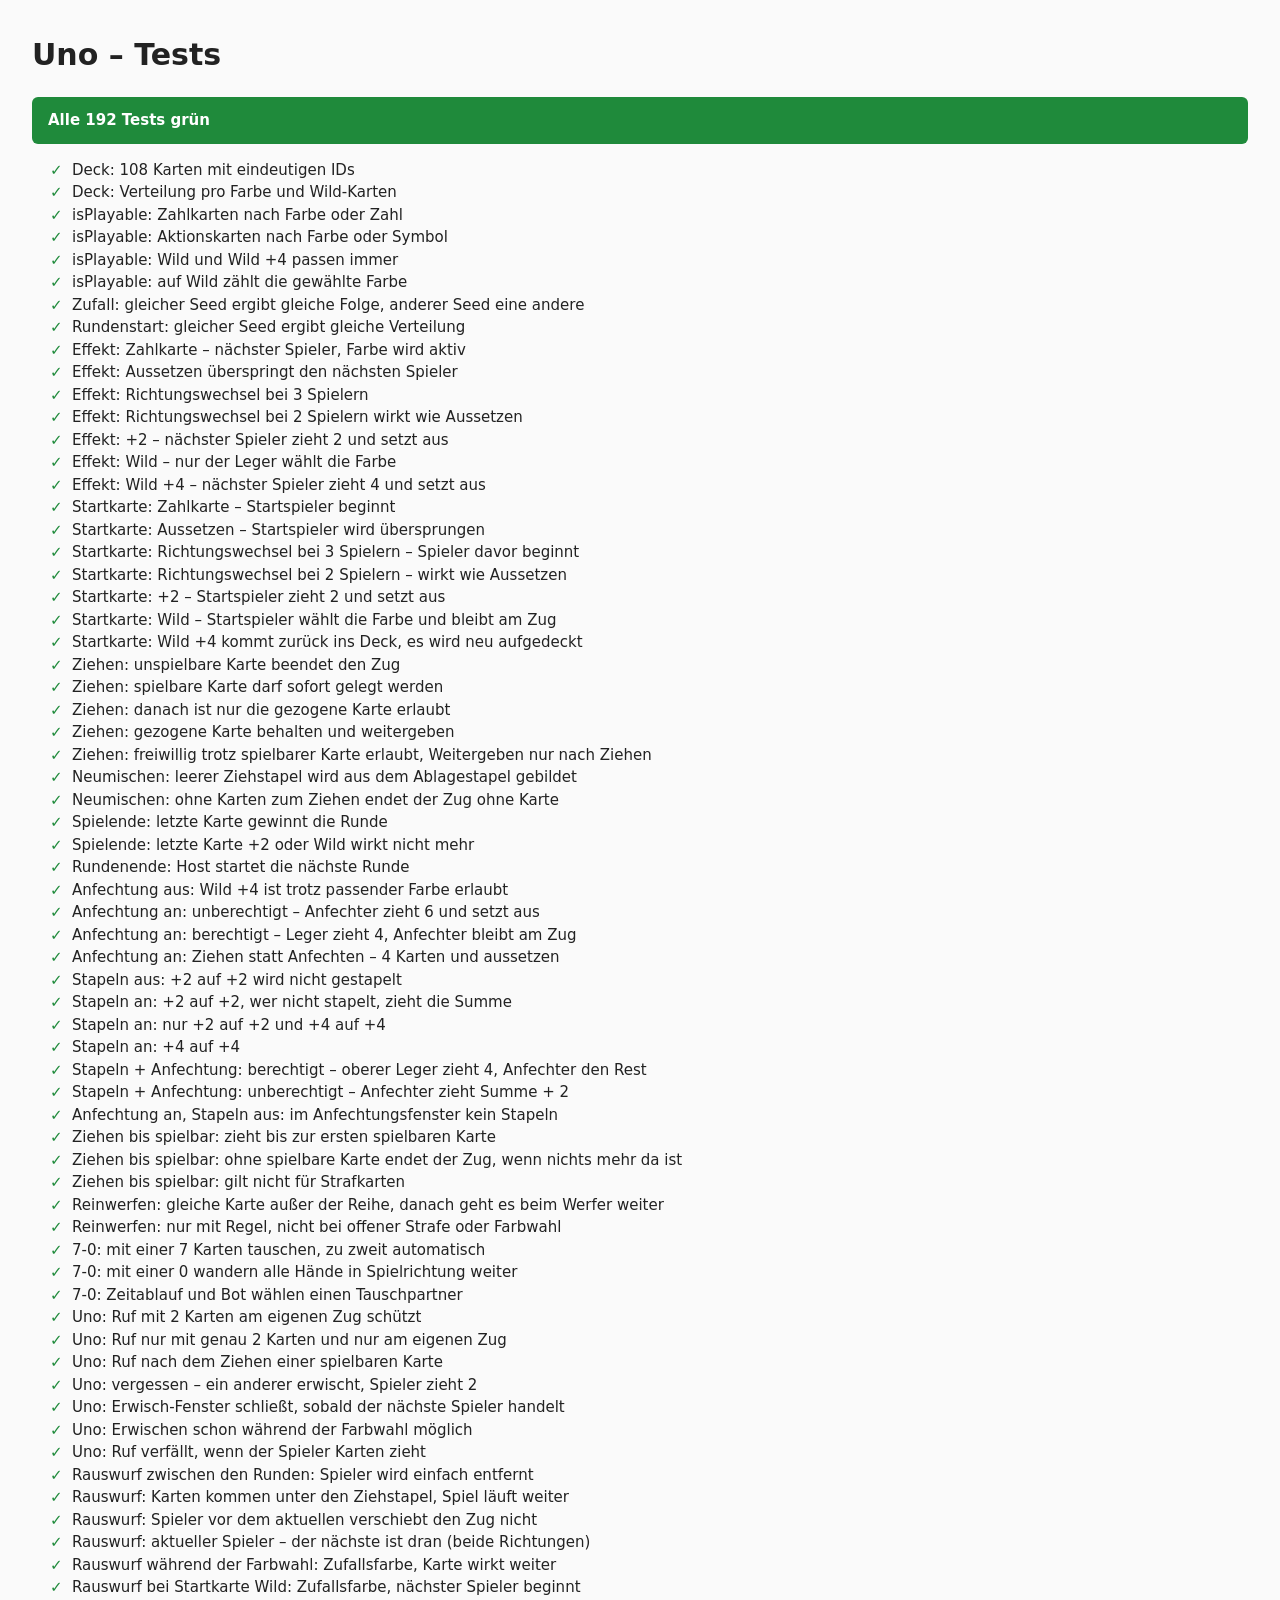
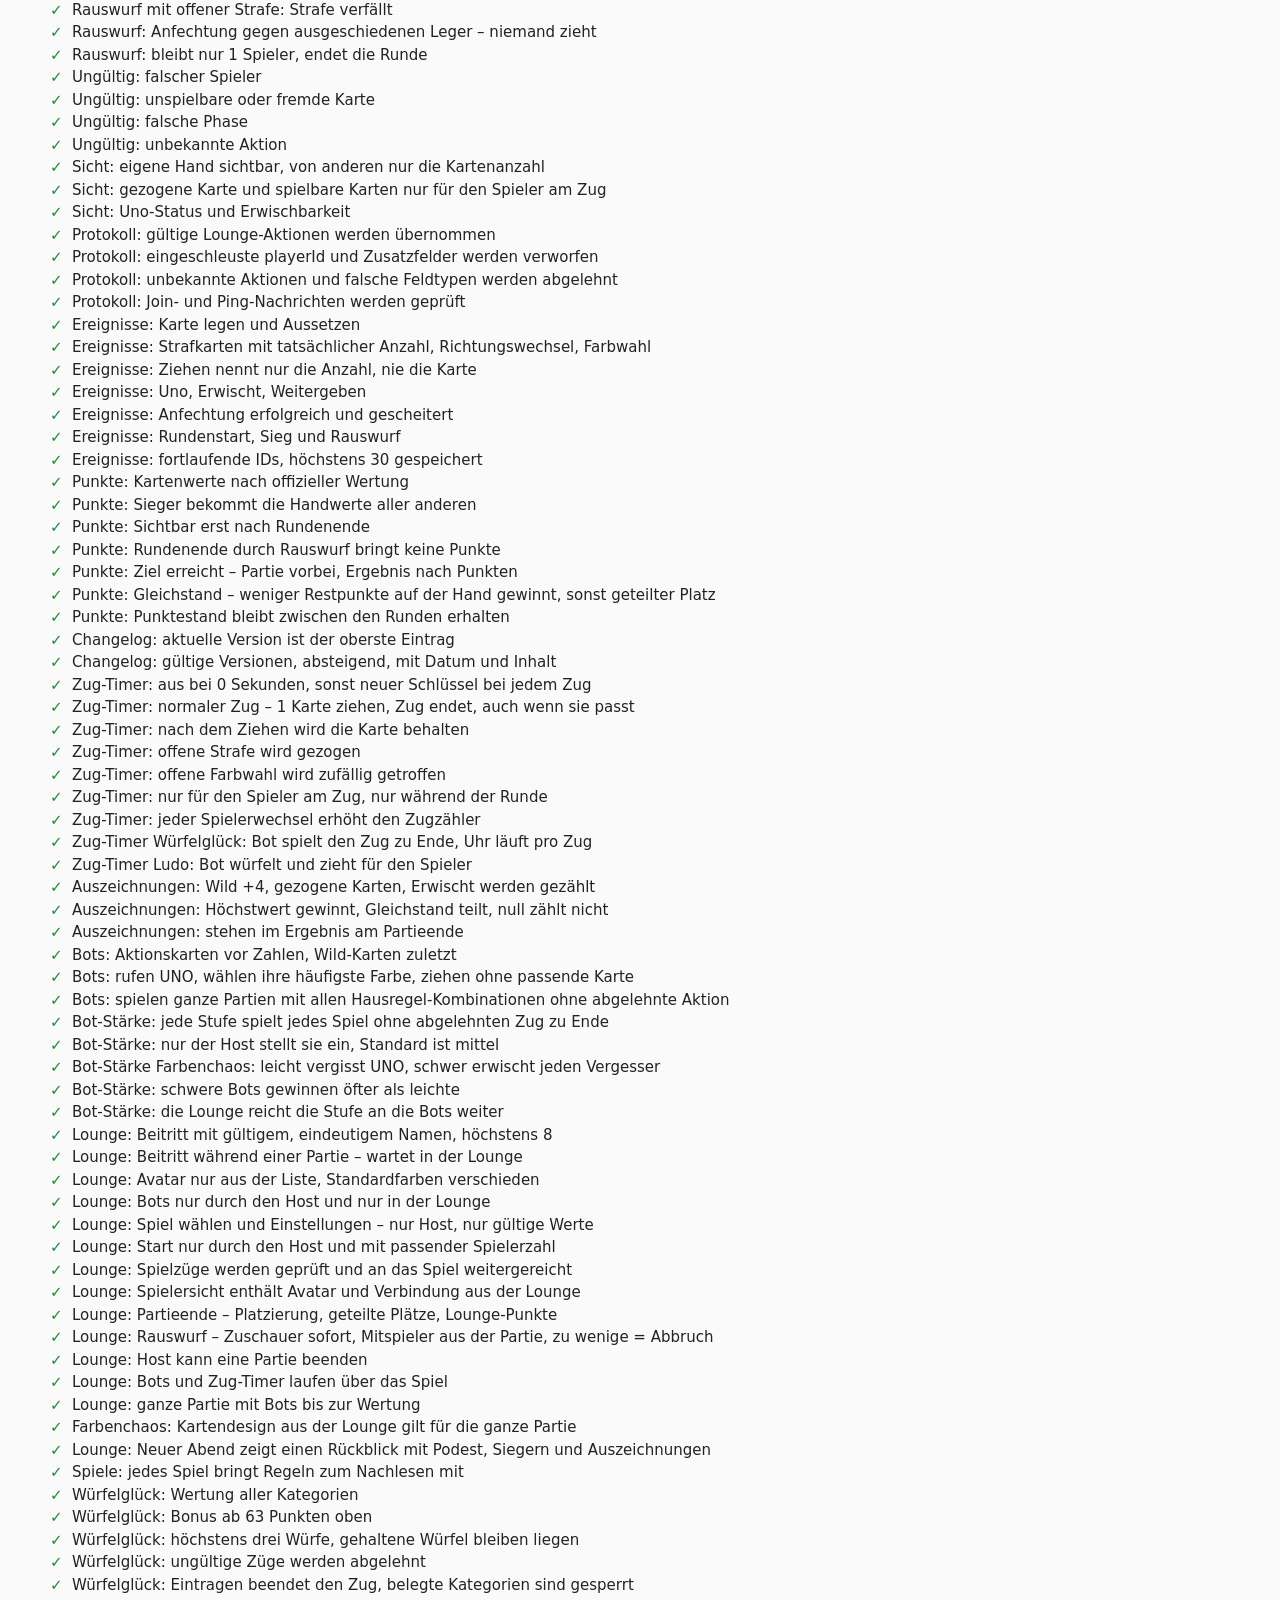
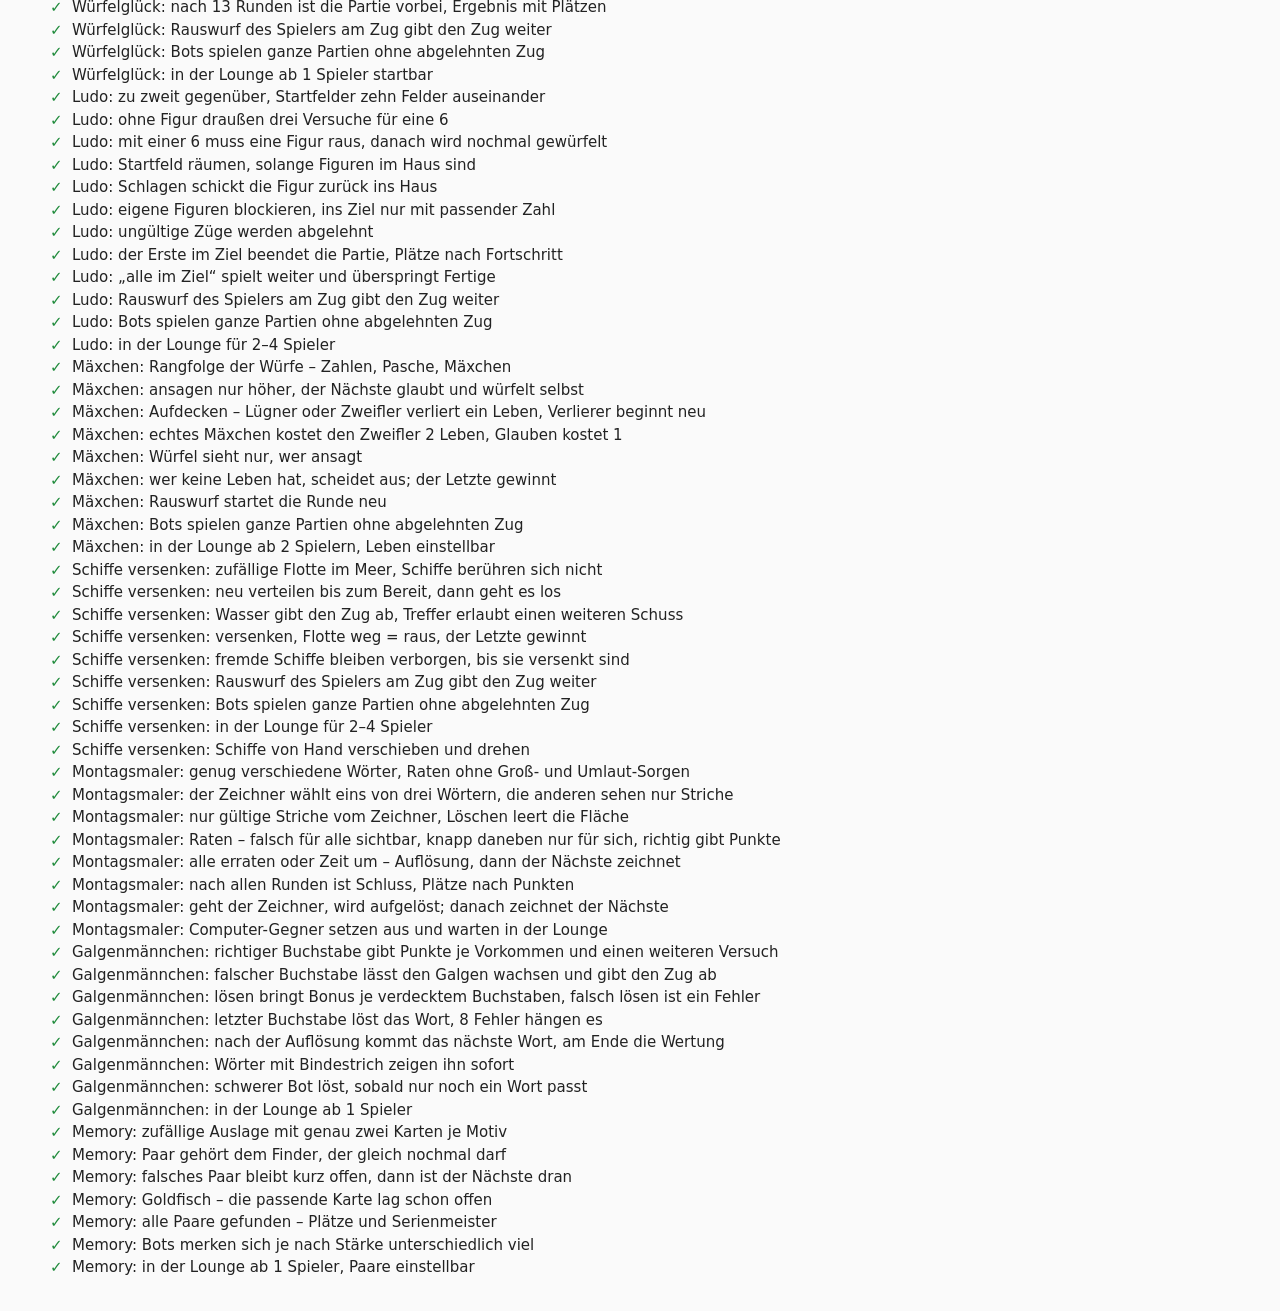
==== commit ac9a634b: "2.18.0: Memory als achtes Spiel der Lounge Co-Authored-By: Claude Opus 5.5 <noreply@anthropic.com>" ====
--- a/test.html
+++ b/test.html
@@ -42,6 +42,7 @@
     import './tests/ships.test.js';
     import './tests/sketch.test.js';
     import './tests/hangman.test.js';
+    import './tests/memory.test.js';
 
     const results = runTests();
     const failed = results.filter((r) => !r.ok);
